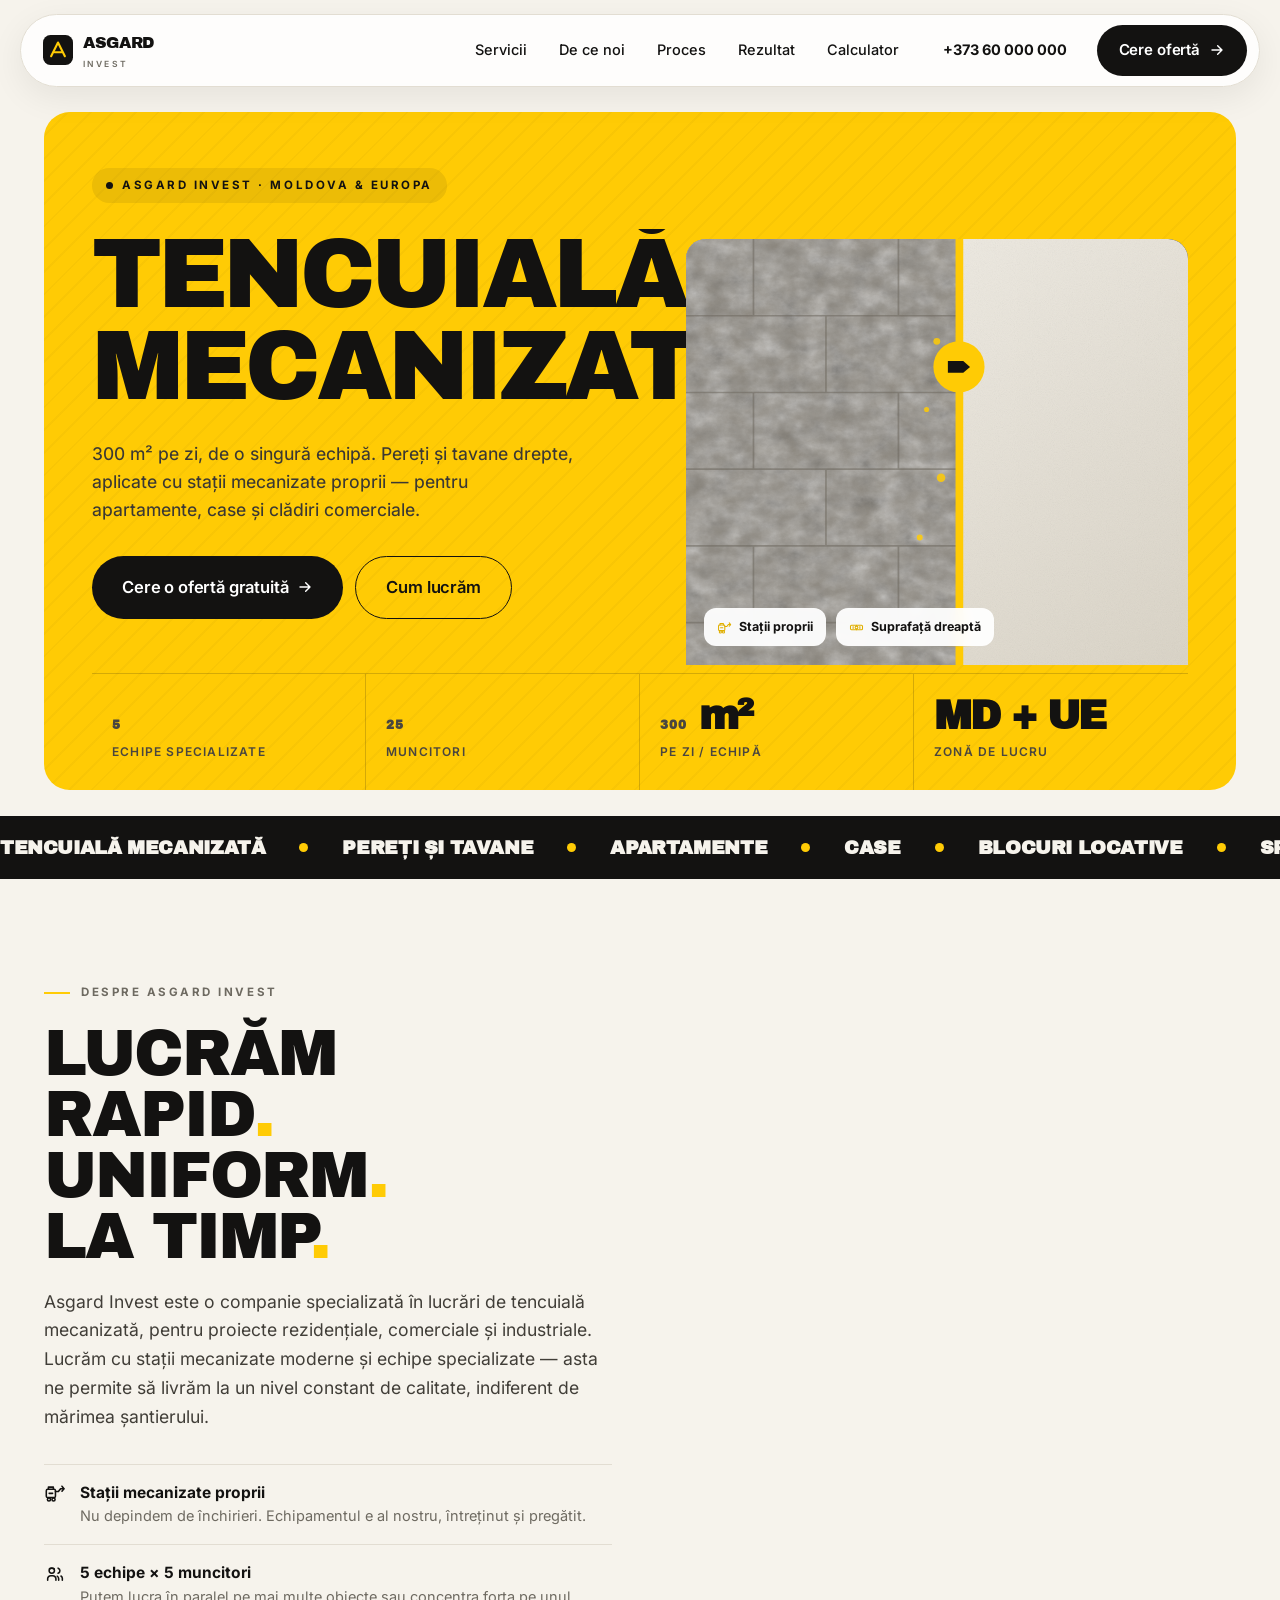
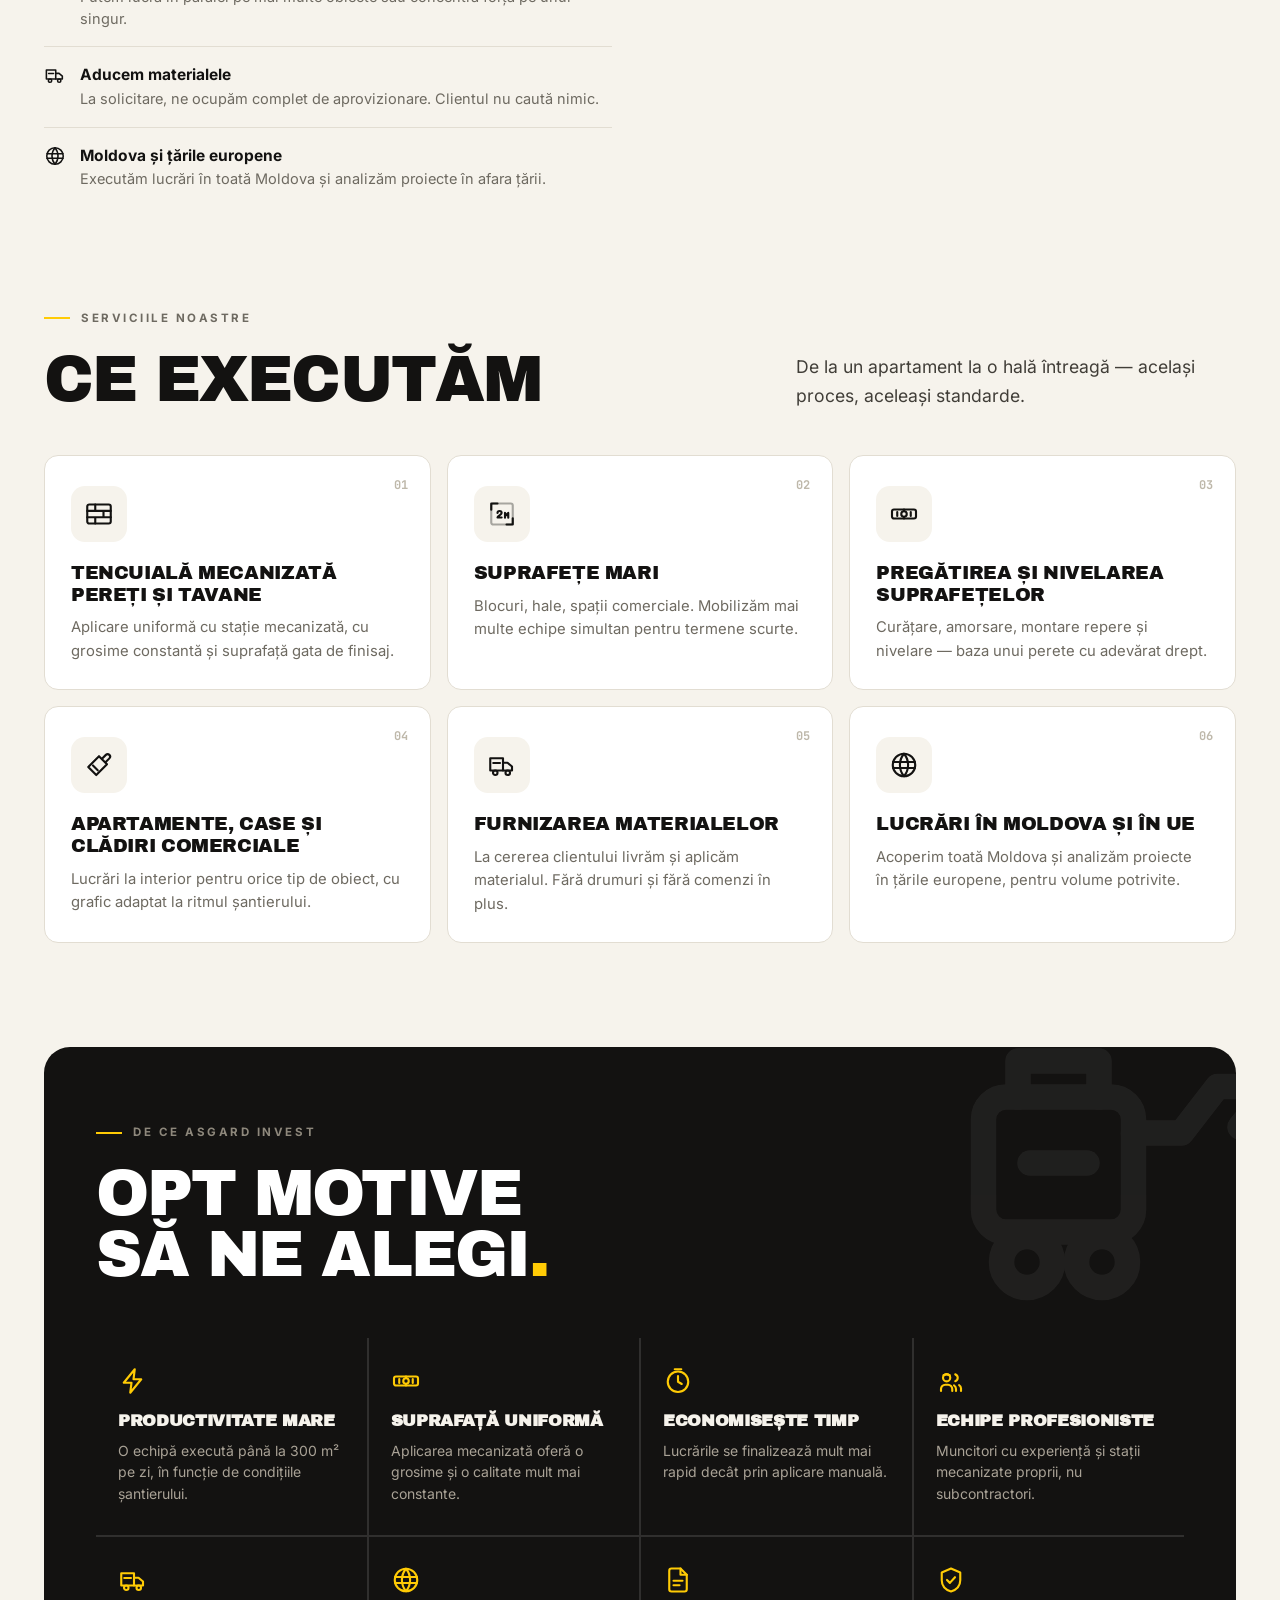
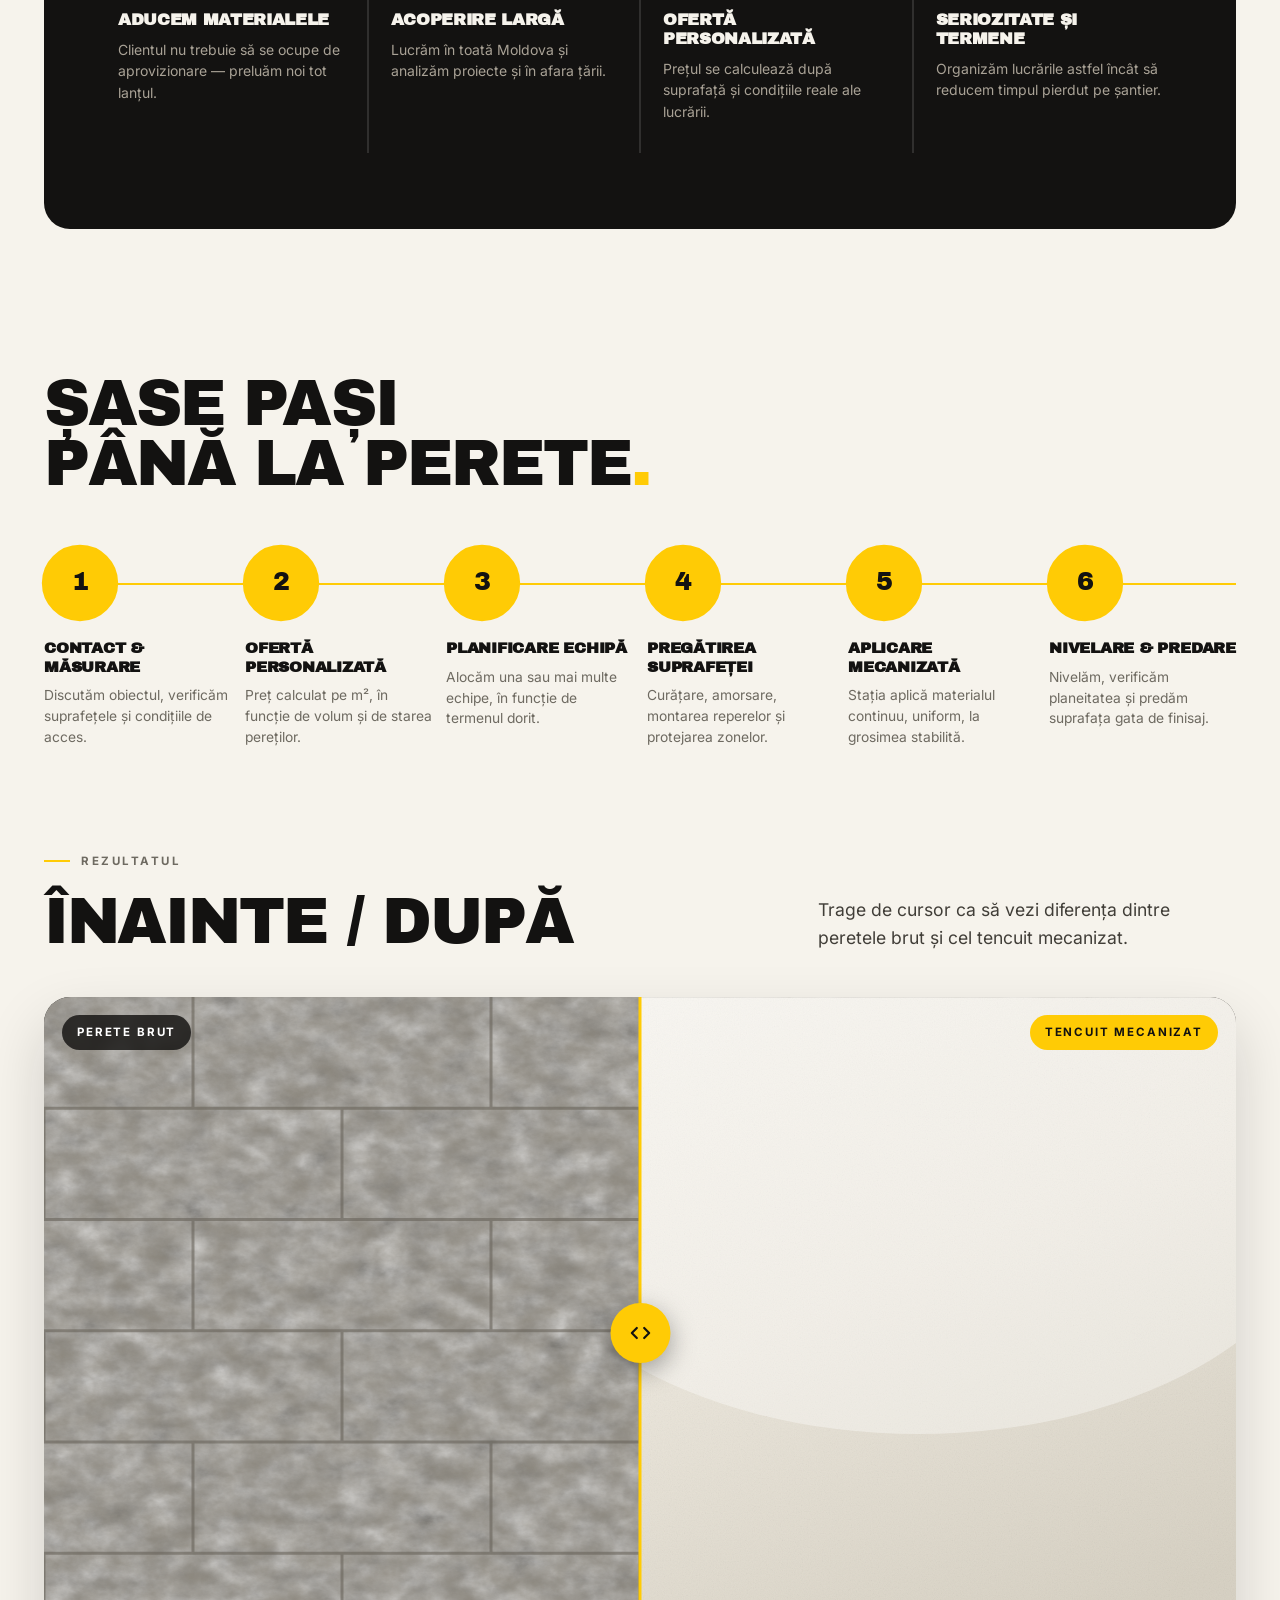
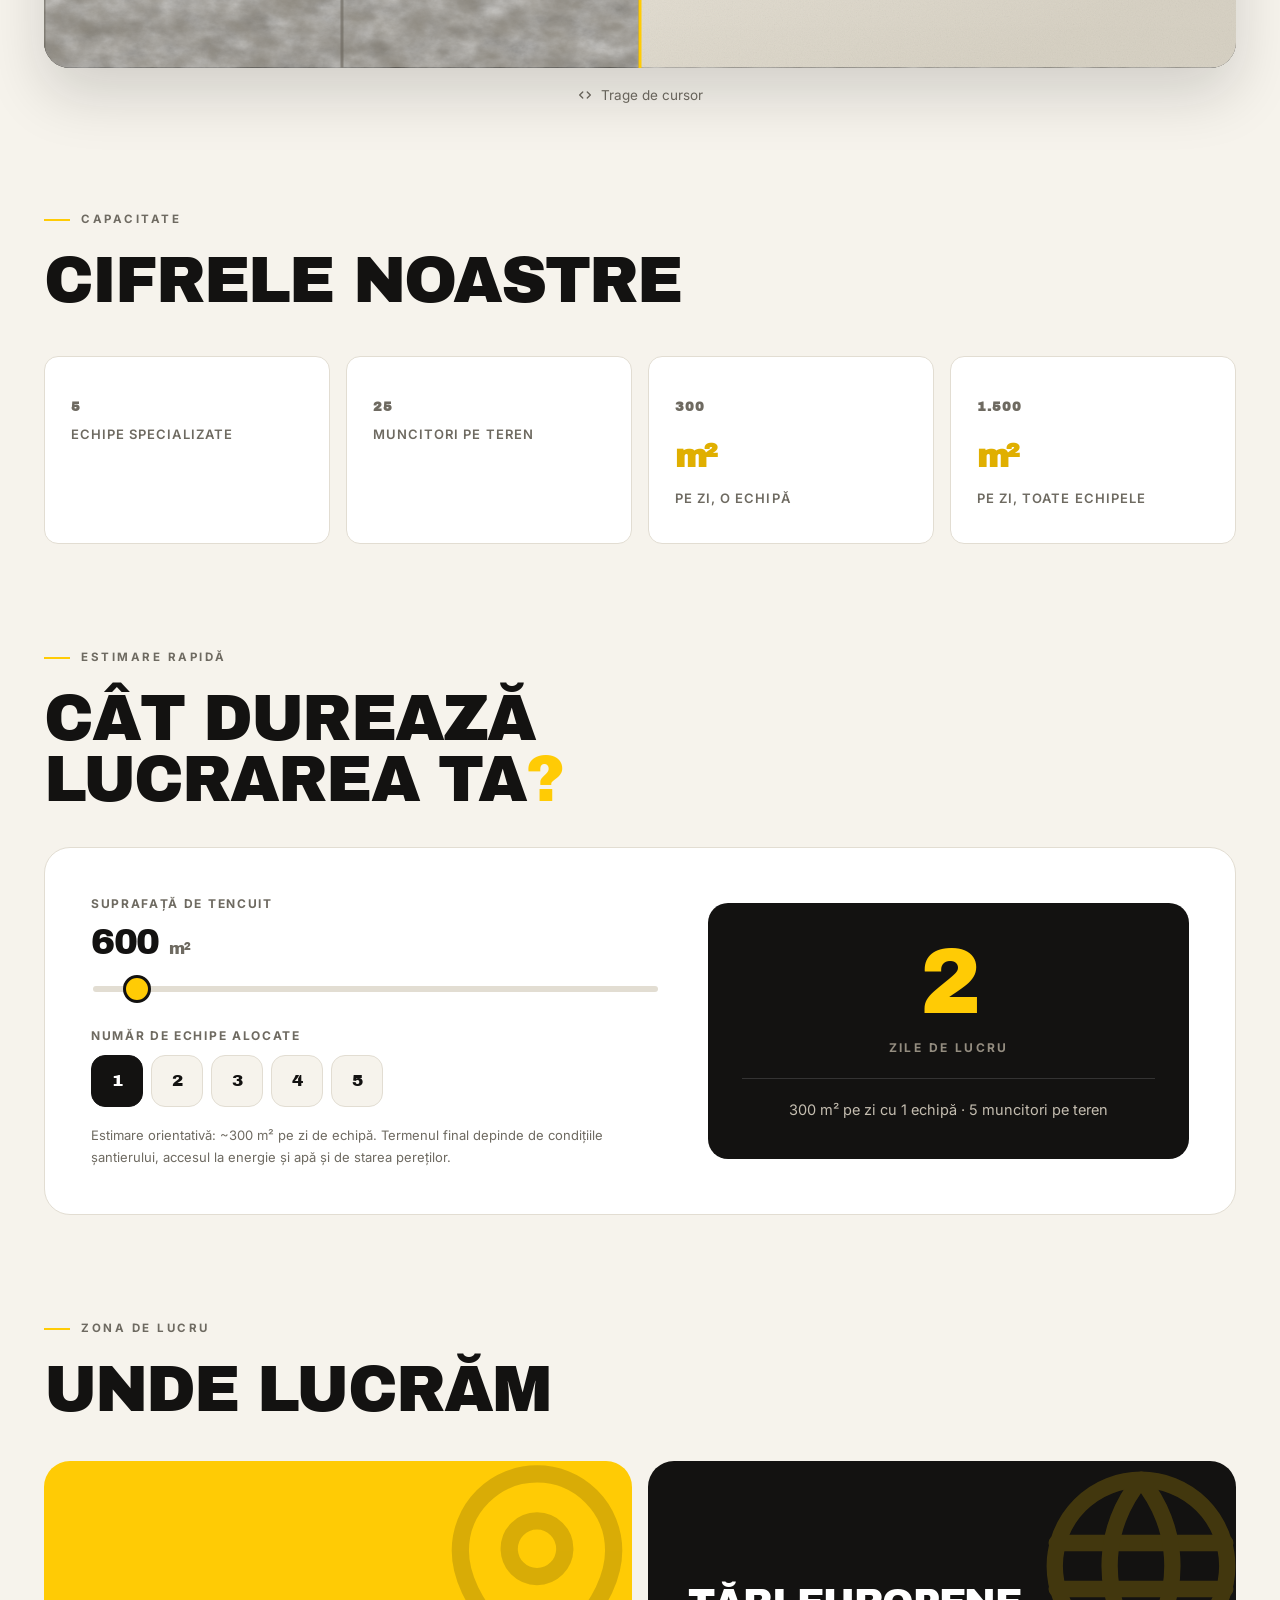
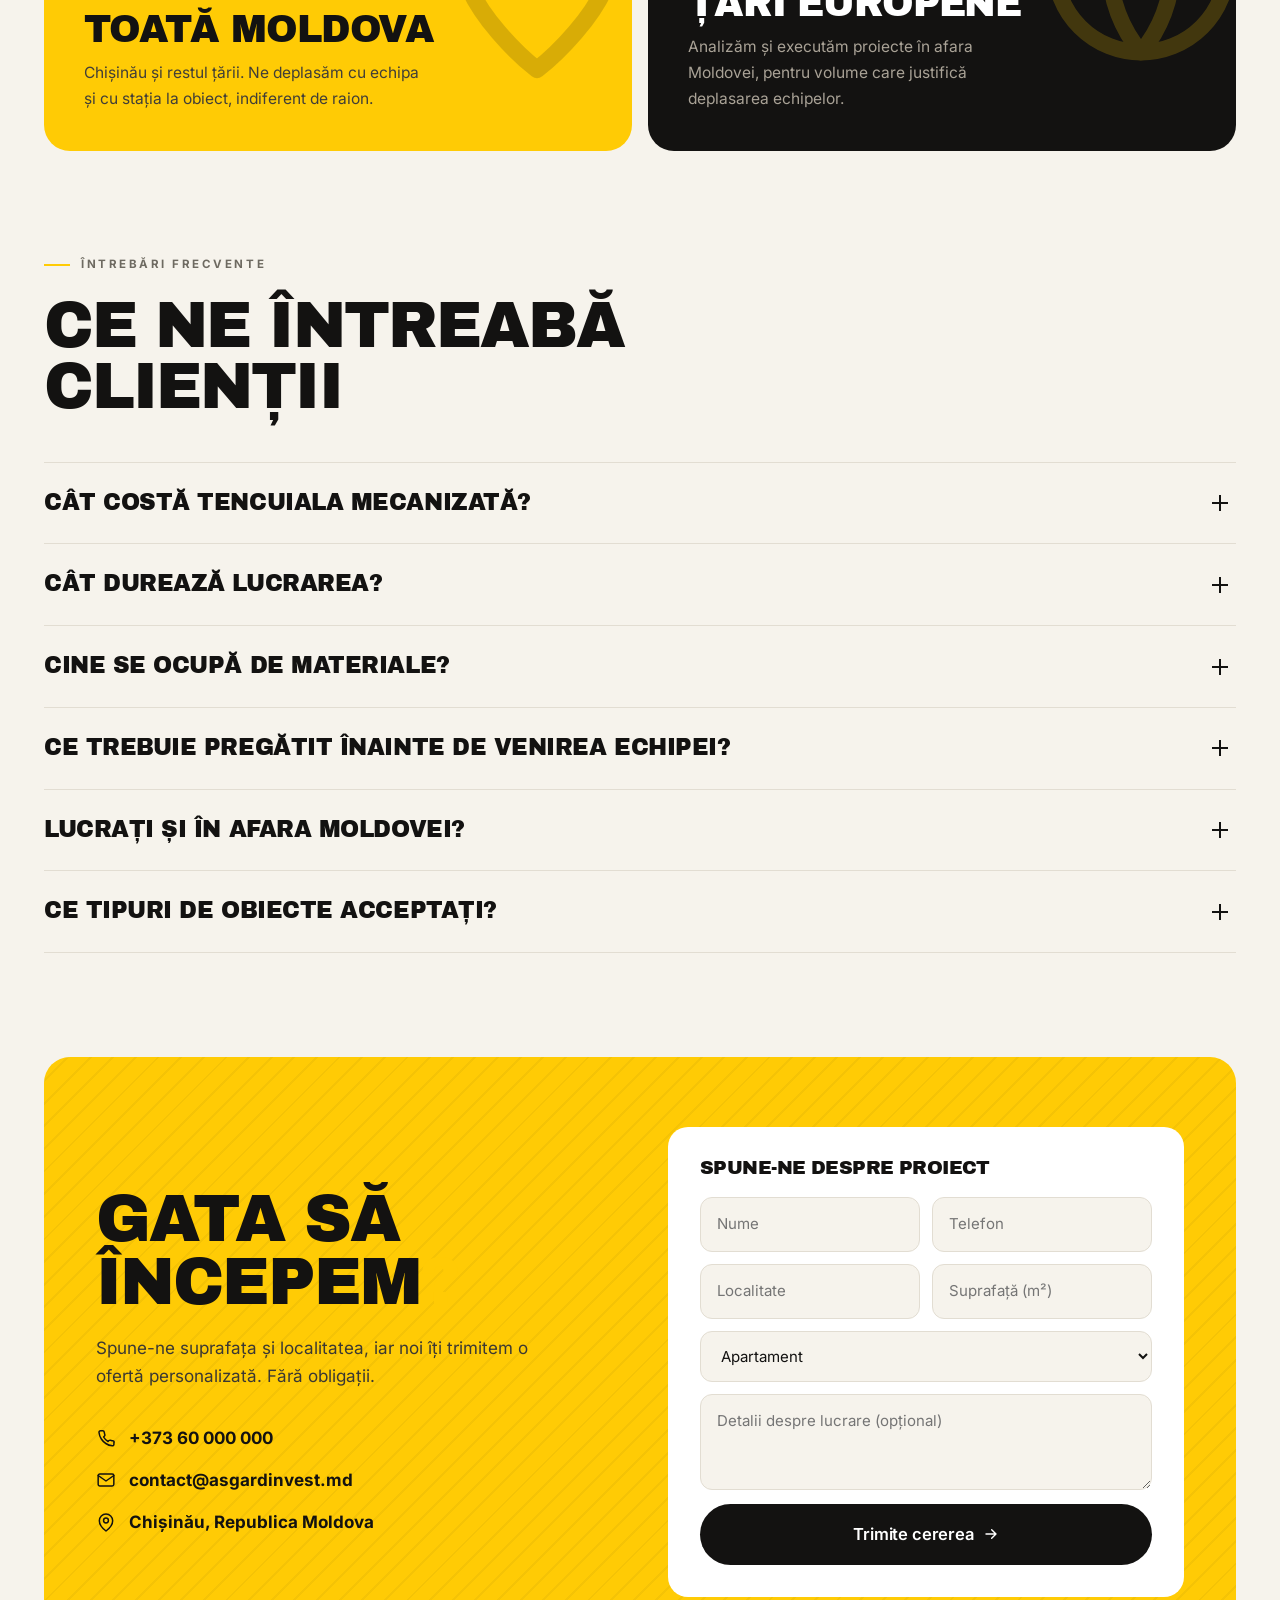
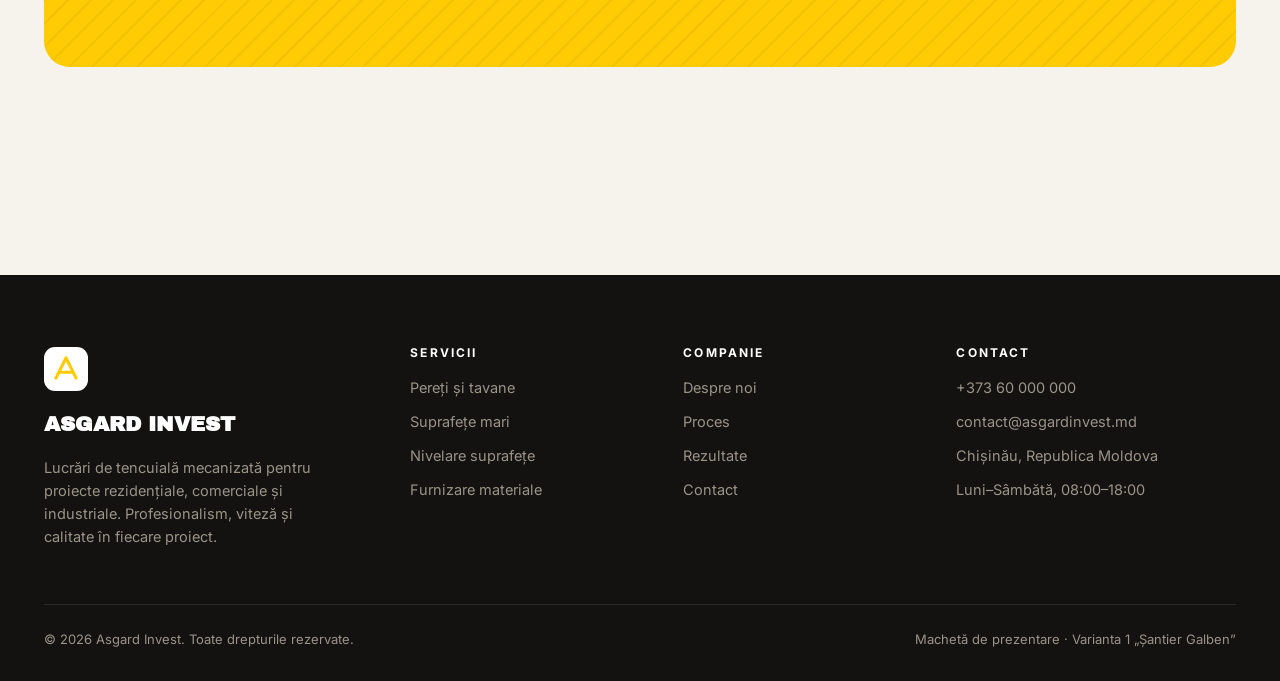
==== v1/index.html @ 430d2f55 "Asgard Invest — 3 concepte de landing page (tencuiala mecanizata) Trei variante de design cu acelasi" ====
<!DOCTYPE html>
<html lang="ro" data-variant="v1">
<head>
<meta charset="utf-8">
<meta name="viewport" content="width=device-width, initial-scale=1">
<title>Asgard Invest — Tencuială mecanizată | Varianta 1 „Șantier Galben”</title>
<meta name="description" content="Asgard Invest — tencuială mecanizată pentru apartamente, case și clădiri comerciale. 5 echipe, 300 m² pe zi, Moldova și Europa.">
<link rel="stylesheet" href="../assets/fonts.css">
<style>
/* ============================================================
   ASGARD INVEST — VARIANTA 1: „ȘANTIER GALBEN”
   Editorial bold · crem + galben de siguranță · tipografie masivă
   ============================================================ */
:root{
  --cream:#F6F3EC;
  --paper:#FFFFFF;
  --ink:#131211;
  --ink-2:#1C1A17;
  --muted:#6E6A61;
  --line:#E2DDD2;
  --yellow:#FFCB05;
  --yellow-dk:#E0AF00;
  --r:26px;
  --r-sm:14px;
  --ease:cubic-bezier(.22,1,.36,1);
  --maxw:1240px;
}
*{box-sizing:border-box}
html{background:var(--cream);scroll-behavior:smooth}
body{
  margin:0;background:var(--cream);color:var(--ink);
  font-family:'Inter',system-ui,-apple-system,'Segoe UI',sans-serif;
  font-size:17px;line-height:1.65;-webkit-font-smoothing:antialiased;
  overflow-x:hidden;
}
h1,h2,h3,h4{font-family:'Archivo Black','Inter',sans-serif;font-weight:400;line-height:.95;letter-spacing:-.03em;margin:0;text-transform:uppercase}
p{margin:0}
a{color:inherit;text-decoration:none}
img,svg{max-width:100%;display:block}
button,input,select,textarea{font:inherit;color:inherit}
::selection{background:var(--yellow);color:var(--ink)}
:focus-visible{outline:3px solid var(--ink);outline-offset:3px;border-radius:4px}
.wrap{max-width:var(--maxw);margin:0 auto;padding:0 24px}
.dot{color:var(--yellow)}
section{position:relative}

/* ---------- scroll reveal ---------- */
.rv{opacity:0;transform:translateY(28px);transition:opacity .8s var(--ease),transform .8s var(--ease)}
.rv.in{opacity:1;transform:none}
.rv-d1{transition-delay:.08s}.rv-d2{transition-delay:.16s}.rv-d3{transition-delay:.24s}
.rv-d4{transition-delay:.32s}.rv-d5{transition-delay:.4s}.rv-d6{transition-delay:.48s}
.wipe{clip-path:inset(0 100% 0 0);transition:clip-path 1.1s var(--ease)}
.wipe.in{clip-path:inset(0 0 0 0)}
.line-word{display:inline-block;overflow:hidden;vertical-align:bottom}
.line-word>span{display:inline-block;transform:translateY(105%);transition:transform .9s var(--ease)}
.in .line-word>span,.line-word.in>span{transform:none}

/* ---------- nav ---------- */
.nav{position:fixed;top:14px;left:0;right:0;z-index:100;transition:transform .4s var(--ease)}
.nav.hide{transform:translateY(-140%)}
.nav-in{
  max-width:var(--maxw);margin:0 auto;
  display:flex;align-items:center;gap:18px;
  background:rgba(255,255,255,.82);backdrop-filter:blur(14px);
  border:1px solid var(--line);border-radius:999px;
  padding:10px 12px 10px 22px;box-shadow:0 10px 34px rgba(19,18,17,.07);
}
.nav-wrap{padding:0 16px}
.brand{display:flex;align-items:center;gap:10px;font-family:'Archivo Black',sans-serif;font-size:16px;letter-spacing:-.02em;text-transform:uppercase}
.brand svg{width:30px;height:30px;flex:none}
.brand small{display:block;font-family:'Inter',sans-serif;font-size:8.5px;letter-spacing:.28em;color:var(--muted);font-weight:600;margin-top:1px}
.nav-links{display:flex;gap:4px;margin-left:auto}
.nav-links a{padding:9px 14px;border-radius:999px;font-size:14.5px;font-weight:500;transition:background .25s,color .25s;cursor:pointer}
.nav-links a:hover{background:var(--cream)}
.nav-tel{font-weight:700;font-size:14.5px;padding:9px 12px;white-space:nowrap}
.btn{
  display:inline-flex;align-items:center;gap:9px;border:none;cursor:pointer;
  background:var(--ink);color:#fff;border-radius:999px;padding:13px 22px;
  font-weight:600;font-size:15px;letter-spacing:-.01em;
  transition:background .25s var(--ease),color .25s,transform .25s var(--ease);
  position:relative;overflow:hidden;
}
.btn svg{width:16px;height:16px;transition:transform .35s var(--ease)}
.btn:hover{background:var(--yellow);color:var(--ink)}
.btn:hover svg{transform:translateX(4px)}
.btn-y{background:var(--yellow);color:var(--ink)}
.btn-y:hover{background:var(--ink);color:#fff}
.btn-gh{background:transparent;color:var(--ink);border:1.5px solid var(--ink)}
.btn-gh:hover{background:var(--ink);color:#fff}
.btn-lg{padding:17px 30px;font-size:16.5px}
.burger{display:none;width:44px;height:44px;border-radius:999px;background:var(--ink);align-items:center;justify-content:center;cursor:pointer;border:none}
.burger span{display:block;width:17px;height:2px;background:#fff;position:relative;transition:.3s}
.burger span::before,.burger span::after{content:"";position:absolute;left:0;width:17px;height:2px;background:#fff;transition:.3s}
.burger span::before{top:-6px}.burger span::after{top:6px}
.nav.open .burger span{background:transparent}
.nav.open .burger span::before{top:0;transform:rotate(45deg)}
.nav.open .burger span::after{top:0;transform:rotate(-45deg)}
.mob{display:none;position:fixed;inset:0;z-index:99;background:var(--cream);padding:110px 26px 40px;flex-direction:column;gap:6px}
.mob.on{display:flex}
.mob a{font-family:'Archivo Black',sans-serif;font-size:clamp(28px,9vw,44px);text-transform:uppercase;padding:8px 0;border-bottom:1px solid var(--line)}

/* ---------- hero ---------- */
.hero{padding:112px 0 0}
.hero-card{
  background:var(--yellow);border-radius:var(--r);padding:56px 48px 0;
  position:relative;overflow:hidden;
}
.hero-card::after{
  content:"";position:absolute;inset:0;pointer-events:none;
  background:repeating-linear-gradient(135deg,rgba(19,18,17,.045) 0 2px,transparent 2px 16px);
  mix-blend-mode:multiply;opacity:.6;
}
.hero-grid{display:grid;grid-template-columns:minmax(0,1.05fr) minmax(0,.95fr);gap:40px;align-items:end;position:relative;z-index:2}
.eyebrow{
  display:inline-flex;align-items:center;gap:9px;font-size:11.5px;font-weight:700;
  letter-spacing:.22em;text-transform:uppercase;color:var(--ink);
  background:rgba(19,18,17,.08);padding:8px 14px;border-radius:999px;margin-bottom:26px;
}
.eyebrow i{width:7px;height:7px;border-radius:50%;background:var(--ink);animation:blip 2s infinite}
@keyframes blip{0%,100%{opacity:1;transform:scale(1)}50%{opacity:.25;transform:scale(.7)}}
h1.hero-t{font-size:clamp(46px,7.6vw,104px);letter-spacing:-.045em}
.hero-sub{max-width:44ch;margin-top:26px;font-size:17.5px;line-height:1.6;color:#3B3833;font-weight:450}
.hero-cta{display:flex;gap:12px;flex-wrap:wrap;margin:32px 0 46px}
.hero-vis{position:relative;border-radius:20px 20px 0 0;overflow:hidden;aspect-ratio:4/3.4;background:#1C1A17;align-self:end}
.hero-badges{display:flex;gap:10px;flex-wrap:wrap;position:absolute;left:18px;bottom:18px;z-index:3}
.hbadge{background:rgba(255,255,255,.94);backdrop-filter:blur(6px);border-radius:12px;padding:9px 13px;font-size:12.5px;font-weight:700;display:flex;align-items:center;gap:7px}
.hbadge svg{width:15px;height:15px;color:var(--yellow-dk)}
.hero-stats{
  position:relative;z-index:2;display:grid;grid-template-columns:repeat(4,1fr);
  border-top:1.5px solid rgba(19,18,17,.18);margin-top:8px;
}
.hstat{padding:22px 20px 26px;border-right:1.5px solid rgba(19,18,17,.18)}
.hstat:last-child{border-right:none}
.hstat b{display:block;font-family:'Archivo Black',sans-serif;font-size:clamp(26px,3.4vw,40px);letter-spacing:-.04em;line-height:1}
.hstat span{font-size:12px;font-weight:600;letter-spacing:.1em;text-transform:uppercase;color:#4A463F}

/* ---------- marquee ---------- */
.mq{background:var(--ink);color:var(--cream);padding:16px 0;margin-top:26px;overflow:hidden;white-space:nowrap}
.mq-track{display:inline-flex;gap:34px;align-items:center;animation:mq 34s linear infinite;will-change:transform}
.mq:hover .mq-track{animation-play-state:paused}
@keyframes mq{to{transform:translateX(-50%)}}
.mq b{font-family:'Archivo Black',sans-serif;font-size:19px;text-transform:uppercase;letter-spacing:-.02em}
.mq i{width:9px;height:9px;background:var(--yellow);border-radius:50%;display:inline-block;flex:none}

/* ---------- section head ---------- */
.sec{padding:104px 0}
.sec-tag{
  display:flex;align-items:center;gap:11px;font-size:11.5px;font-weight:700;
  letter-spacing:.22em;text-transform:uppercase;color:var(--muted);margin-bottom:22px;
}
.sec-tag::before{content:"";width:26px;height:2px;background:var(--yellow)}
h2.sec-t{font-size:clamp(32px,5.2vw,64px)}
.sec-lead{max-width:56ch;margin-top:20px;color:#413E38;font-size:17.5px}

/* ---------- despre ---------- */
.about{display:grid;grid-template-columns:minmax(0,1fr) minmax(0,1fr);gap:56px;align-items:center}
.about-list{margin-top:32px;display:grid;gap:2px}
.ab-item{display:flex;gap:14px;align-items:flex-start;padding:15px 0;border-top:1px solid var(--line)}
.ab-item svg{width:22px;height:22px;flex:none;color:var(--ink);margin-top:2px}
.ab-item b{font-size:15.5px;font-weight:700;display:block}
.ab-item p{font-size:14.5px;color:var(--muted);line-height:1.5}
.about-vis{position:relative;aspect-ratio:1/1.06;border-radius:var(--r);overflow:hidden;background:#DAD4C7}
.about-float{
  position:absolute;right:-8px;bottom:26px;background:var(--yellow);border-radius:18px;
  padding:20px 24px;box-shadow:0 20px 44px rgba(19,18,17,.16);
}
.about-float b{font-family:'Archivo Black',sans-serif;font-size:38px;line-height:1;display:block;letter-spacing:-.04em}
.about-float span{font-size:11.5px;font-weight:700;letter-spacing:.14em;text-transform:uppercase}

/* ---------- servicii ---------- */
.srv-head{display:flex;justify-content:space-between;align-items:flex-end;gap:30px;flex-wrap:wrap;margin-bottom:44px}
.srv{display:grid;grid-template-columns:repeat(3,1fr);gap:16px}
.card{
  background:var(--paper);border:1px solid var(--line);border-radius:var(--r-sm);
  padding:30px 26px 26px;position:relative;overflow:hidden;cursor:default;
  transition:border-color .35s var(--ease),box-shadow .35s var(--ease),transform .35s var(--ease);
}
.card::before{
  content:"";position:absolute;left:0;right:0;bottom:0;height:0;background:var(--yellow);
  transition:height .45s var(--ease);z-index:0;
}
.card:hover{border-color:var(--ink);box-shadow:0 18px 40px rgba(19,18,17,.09);transform:translateY(-4px)}
.card:hover::before{height:5px}
.card-ico{
  width:56px;height:56px;border-radius:14px;background:var(--cream);
  display:flex;align-items:center;justify-content:center;margin-bottom:20px;
  transition:background .35s var(--ease);position:relative;z-index:1;
}
.card-ico svg{width:30px;height:30px}
.card:hover .card-ico{background:var(--yellow)}
.card h3{font-size:19px;letter-spacing:-.02em;position:relative;z-index:1;line-height:1.15}
.card p{margin-top:11px;font-size:14.8px;color:var(--muted);line-height:1.58;position:relative;z-index:1}
.card-n{position:absolute;top:20px;right:22px;font-family:'JetBrains Mono',monospace;font-size:12px;color:#BEB8AA;font-weight:700}

/* ---------- de ce noi ---------- */
.why{background:var(--ink);color:var(--cream);border-radius:var(--r);padding:76px 52px;position:relative;overflow:hidden}
.why h2{color:#fff}
.why .sec-tag{color:#8E887C}
.why-grid{display:grid;grid-template-columns:repeat(4,1fr);gap:2px;margin-top:52px;background:rgba(255,255,255,.12)}
.why-i{background:var(--ink);padding:28px 22px 30px;transition:background .4s var(--ease);position:relative}
.why-i:hover{background:#232019}
.why-i svg{width:30px;height:30px;color:var(--yellow);margin-bottom:16px}
.why-i b{display:block;font-family:'Archivo Black',sans-serif;font-size:16.5px;text-transform:uppercase;letter-spacing:-.02em;line-height:1.15}
.why-i p{margin-top:9px;font-size:14px;color:#A9A296;line-height:1.55}
.why-bg{position:absolute;right:-70px;top:-70px;width:360px;opacity:.055;pointer-events:none}

/* ---------- proces ---------- */
.steps{position:relative;margin-top:52px}
.steps-line{position:absolute;left:0;right:0;top:36px;height:2px;background:var(--line)}
.steps-line i{display:block;height:100%;width:0;background:var(--yellow);transition:width 1.6s var(--ease)}
.steps-grid{display:grid;grid-template-columns:repeat(6,1fr);gap:14px;position:relative}
.step{position:relative}
.step-n{
  width:72px;height:72px;border-radius:50%;background:var(--cream);border:2px solid var(--line);
  display:flex;align-items:center;justify-content:center;font-family:'Archivo Black',sans-serif;
  font-size:24px;margin-bottom:20px;transition:.45s var(--ease);position:relative;z-index:2;
}
.step.on .step-n{background:var(--yellow);border-color:var(--yellow);transform:scale(1.06)}
.step b{display:block;font-family:'Archivo Black',sans-serif;font-size:15.5px;text-transform:uppercase;letter-spacing:-.015em;line-height:1.2}
.step p{margin-top:9px;font-size:13.8px;color:var(--muted);line-height:1.5}

/* ---------- before / after ---------- */
.ba-wrap{position:relative;border-radius:var(--r);overflow:hidden;aspect-ratio:16/9;background:#111;cursor:ew-resize;user-select:none;box-shadow:0 26px 60px rgba(19,18,17,.16)}
.ba-layer{position:absolute;inset:0}
.ba-after{clip-path:inset(0 0 0 50%)}
.ba-handle{position:absolute;top:0;bottom:0;left:50%;width:3px;background:var(--yellow);z-index:5;transform:translateX(-50%)}
.ba-knob{
  position:absolute;top:50%;left:50%;transform:translate(-50%,-50%);width:60px;height:60px;
  border-radius:50%;background:var(--yellow);display:flex;align-items:center;justify-content:center;
  box-shadow:0 8px 26px rgba(0,0,0,.35);
}
.ba-knob svg{width:26px;height:26px;color:var(--ink)}
.ba-tag{position:absolute;top:18px;z-index:4;background:rgba(19,18,17,.82);color:#fff;padding:8px 15px;border-radius:999px;font-size:11.5px;font-weight:700;letter-spacing:.16em;text-transform:uppercase;backdrop-filter:blur(4px)}
.ba-tag.l{left:18px}.ba-tag.r{right:18px;background:var(--yellow);color:var(--ink)}
.ba-hint{text-align:center;margin-top:16px;font-size:13.5px;color:var(--muted);display:flex;align-items:center;justify-content:center;gap:8px}
.ba-hint svg{width:16px;height:16px}

/* ---------- cifre ---------- */
.nums{display:grid;grid-template-columns:repeat(4,1fr);gap:16px}
.num{background:var(--paper);border:1px solid var(--line);border-radius:var(--r-sm);padding:34px 26px;transition:.35s var(--ease)}
.num:hover{background:var(--yellow);border-color:var(--yellow)}
.num b{display:block;font-family:'Archivo Black',sans-serif;font-size:clamp(38px,5.4vw,64px);letter-spacing:-.05em;line-height:1}
.num b em{font-style:normal;font-size:.5em;color:var(--yellow-dk)}
.num:hover b em{color:var(--ink)}
.num span{display:block;margin-top:10px;font-size:13px;font-weight:600;letter-spacing:.08em;text-transform:uppercase;color:var(--muted)}
.num:hover span{color:#4A463F}

/* ---------- calculator ---------- */
.calc{background:var(--paper);border:1px solid var(--line);border-radius:var(--r);padding:46px;display:grid;grid-template-columns:minmax(0,1fr) minmax(0,.85fr);gap:52px;align-items:center}
.calc-f label{display:block;font-size:12px;font-weight:700;letter-spacing:.14em;text-transform:uppercase;color:var(--muted);margin-bottom:10px}
.calc-row{margin-bottom:26px}
.rng{width:100%;-webkit-appearance:none;height:6px;border-radius:99px;background:var(--line);outline:none;cursor:pointer}
.rng::-webkit-slider-thumb{-webkit-appearance:none;width:28px;height:28px;border-radius:50%;background:var(--yellow);border:3px solid var(--ink);cursor:grab}
.rng::-moz-range-thumb{width:24px;height:24px;border-radius:50%;background:var(--yellow);border:3px solid var(--ink);cursor:grab}
.calc-val{font-family:'Archivo Black',sans-serif;font-size:36px;letter-spacing:-.04em;line-height:1;margin-bottom:12px}
.calc-val em{font-style:normal;font-size:.45em;color:var(--muted)}
.teams{display:flex;gap:8px;flex-wrap:wrap}
.team-b{width:52px;height:52px;border-radius:14px;border:1.5px solid var(--line);background:var(--cream);cursor:pointer;font-family:'Archivo Black',sans-serif;font-size:17px;transition:.25s}
.team-b:hover{border-color:var(--ink)}
.team-b.on{background:var(--ink);color:#fff;border-color:var(--ink)}
.calc-out{background:var(--ink);color:#fff;border-radius:20px;padding:38px 34px;text-align:center}
.calc-out .big{font-family:'Archivo Black',sans-serif;font-size:clamp(56px,8vw,92px);color:var(--yellow);line-height:.9;letter-spacing:-.05em}
.calc-out .lbl{font-size:12px;font-weight:700;letter-spacing:.2em;text-transform:uppercase;color:#948D80;margin-top:14px}
.calc-out .sub{margin-top:20px;padding-top:20px;border-top:1px solid rgba(255,255,255,.14);font-size:14.5px;color:#C4BDB0;line-height:1.5}
.calc-note{margin-top:18px;font-size:13px;color:var(--muted)}

/* ---------- acoperire ---------- */
.geo{display:grid;grid-template-columns:repeat(2,1fr);gap:16px}
.geo-c{border-radius:var(--r);padding:40px;position:relative;overflow:hidden;min-height:290px;display:flex;flex-direction:column;justify-content:flex-end}
.geo-md{background:var(--yellow)}
.geo-eu{background:var(--ink);color:#fff}
.geo-c h3{font-size:clamp(26px,3.4vw,38px)}
.geo-c p{margin-top:12px;font-size:15.5px;max-width:34ch}
.geo-md p{color:#413E38}
.geo-eu p{color:#A9A296}
.geo-c svg.map{position:absolute;right:-20px;top:-10px;width:230px;opacity:.16}
.geo-eu svg.map{opacity:.2;color:var(--yellow)}

/* ---------- faq ---------- */
.faq{border-top:1px solid var(--line)}
.faq-i{border-bottom:1px solid var(--line)}
.faq-q{width:100%;background:none;border:none;text-align:left;padding:26px 44px 26px 0;cursor:pointer;position:relative;font-family:'Archivo Black',sans-serif;font-size:clamp(17px,2.1vw,23px);text-transform:uppercase;letter-spacing:-.02em;transition:color .3s;line-height:1.25}
.faq-q:hover{color:var(--yellow-dk)}
.faq-q::after{content:"";position:absolute;right:8px;top:50%;width:16px;height:2px;background:var(--ink);transform:translateY(-50%)}
.faq-q::before{content:"";position:absolute;right:15px;top:50%;width:2px;height:16px;background:var(--ink);transform:translateY(-50%);transition:transform .4s var(--ease)}
.faq-i.on .faq-q::before{transform:translateY(-50%) rotate(90deg);opacity:0}
.faq-a{max-height:0;overflow:hidden;transition:max-height .55s var(--ease)}
.faq-a p{padding:0 60px 28px 0;color:var(--muted);font-size:16px}

/* ---------- CTA + form ---------- */
.cta{background:var(--yellow);border-radius:var(--r);padding:70px 52px;position:relative;overflow:hidden}
.cta::after{content:"";position:absolute;inset:0;background:repeating-linear-gradient(135deg,rgba(19,18,17,.045) 0 2px,transparent 2px 16px);pointer-events:none}
.cta-grid{display:grid;grid-template-columns:minmax(0,1fr) minmax(0,1fr);gap:56px;position:relative;z-index:2;align-items:center}
.cta h2{font-size:clamp(34px,5.4vw,66px)}
.cta-p{margin-top:20px;font-size:17px;color:#3B3833;max-width:40ch}
.cta-cont{margin-top:34px;display:grid;gap:14px}
.cta-cont a{display:flex;align-items:center;gap:13px;font-weight:700;font-size:17px;transition:transform .3s var(--ease)}
.cta-cont a:hover{transform:translateX(5px)}
.cta-cont svg{width:20px;height:20px}
.form{background:var(--paper);border-radius:20px;padding:32px}
.form h3{font-size:19px;margin-bottom:20px}
.fr{display:grid;grid-template-columns:1fr 1fr;gap:12px;margin-bottom:12px}
.inp{width:100%;padding:14px 16px;border:1.5px solid var(--line);border-radius:12px;background:var(--cream);font-size:15px;transition:border-color .25s,background .25s}
.inp:focus{border-color:var(--ink);background:#fff;outline:none}
textarea.inp{min-height:96px;resize:vertical}
.form .btn{width:100%;justify-content:center;margin-top:6px}
.form-ok{display:none;background:#EEF9E9;border:1.5px solid #B7DFA6;color:#2F5B22;border-radius:12px;padding:14px 16px;font-size:14.5px;margin-top:14px}
.form-ok.on{display:block}

/* ---------- footer ---------- */
footer{background:var(--ink);color:#9A9488;padding:72px 0 30px;margin-top:104px}
.f-grid{display:grid;grid-template-columns:1.4fr 1fr 1fr 1.2fr;gap:40px}
.f-brand svg{width:44px;height:44px;margin-bottom:16px}
.f-brand b{font-family:'Archivo Black',sans-serif;color:#fff;font-size:21px;text-transform:uppercase;display:block}
.f-brand p{margin-top:14px;font-size:14.5px;max-width:32ch;line-height:1.6}
footer h4{color:#fff;font-size:12px;letter-spacing:.18em;margin-bottom:18px;font-family:'Inter',sans-serif;font-weight:700}
footer li{list-style:none;margin-bottom:10px;font-size:14.5px}
footer ul{padding:0;margin:0}
footer a:hover{color:var(--yellow)}
.f-bot{margin-top:56px;padding-top:24px;border-top:1px solid rgba(255,255,255,.1);display:flex;justify-content:space-between;gap:16px;flex-wrap:wrap;font-size:13px}

/* ---------- responsive ---------- */
@media(max-width:1024px){
  .srv{grid-template-columns:repeat(2,1fr)}
  .why-grid{grid-template-columns:repeat(2,1fr)}
  .steps-grid{grid-template-columns:repeat(3,1fr);gap:26px}
  .steps-line{display:none}
  .f-grid{grid-template-columns:1fr 1fr}
  .calc{grid-template-columns:1fr;gap:34px;padding:34px}
}
@media(max-width:900px){
  .nav-links,.nav-tel{display:none}
  .burger{display:flex}
  .hero-grid{grid-template-columns:1fr;gap:28px}
  .hero-card{padding:38px 24px 0}
  .hero-vis{aspect-ratio:16/11;border-radius:16px 16px 0 0}
  .about{grid-template-columns:1fr;gap:34px}
  .cta-grid{grid-template-columns:1fr;gap:34px}
  .geo{grid-template-columns:1fr}
  .why{padding:48px 24px}
  .cta{padding:44px 24px}
  .nums{grid-template-columns:repeat(2,1fr)}
}
@media(max-width:640px){
  .sec{padding:72px 0}
  .hero-stats{grid-template-columns:repeat(2,1fr)}
  .hstat{border-bottom:1.5px solid rgba(19,18,17,.18)}
  .hstat:nth-child(2){border-right:none}
  .srv{grid-template-columns:1fr}
  .why-grid{grid-template-columns:1fr}
  .steps-grid{grid-template-columns:1fr 1fr}
  .fr{grid-template-columns:1fr}
  .f-grid{grid-template-columns:1fr}
  .ba-wrap{aspect-ratio:4/3}
  .about-float{right:12px;padding:16px 18px}
}
@media(prefers-reduced-motion:reduce){
  *,*::before,*::after{animation-duration:.001ms!important;animation-iteration-count:1!important;transition-duration:.001ms!important}
  .rv{opacity:1;transform:none}.wipe{clip-path:none}.line-word>span{transform:none}
  html{scroll-behavior:auto}
}
</style>
</head>
<body>

<!-- ==================== ICON SPRITE (desenate custom) ==================== -->
<svg width="0" height="0" style="position:absolute" aria-hidden="true">
<defs>
  <symbol id="i-machine" viewBox="0 0 24 24" fill="none" stroke="currentColor" stroke-width="1.7" stroke-linecap="round" stroke-linejoin="round">
    <rect x="2.5" y="8" width="10" height="9" rx="1.5"/><path d="M4.8 8V5.6h5.4V8"/><circle cx="5.4" cy="19" r="1.7"/><circle cx="10.4" cy="19" r="1.7"/>
    <path d="M12.5 10.4h3.2l2.4-3.1h3.4"/><path d="M19.6 4.6l2.2 2.7-2.2 2.7"/><path d="M5.6 12.4h3.8"/>
  </symbol>
  <symbol id="i-trowel" viewBox="0 0 24 24" fill="none" stroke="currentColor" stroke-width="1.7" stroke-linecap="round" stroke-linejoin="round">
    <path d="M3.4 13.6 12 5l6.4 6.4-8.6 8.6-6.4-6.4z"/><path d="m14.4 7 3.1-3.1a2 2 0 0 1 2.8 0v0a2 2 0 0 1 0 2.8L17.2 9.8"/><path d="M7.2 12.4 11 16.2"/>
  </symbol>
  <symbol id="i-wall" viewBox="0 0 24 24" fill="none" stroke="currentColor" stroke-width="1.7" stroke-linecap="round" stroke-linejoin="round">
    <rect x="2.6" y="4.4" width="18.8" height="15.2" rx="1.6"/><path d="M2.6 9.5h18.8M2.6 14.6h18.8M9 4.4v5.1M15.6 9.5v5.1M9 14.6v5"/>
  </symbol>
  <symbol id="i-sqm" viewBox="0 0 24 24" fill="none" stroke="currentColor" stroke-width="1.7" stroke-linecap="round" stroke-linejoin="round">
    <path d="M3.4 8.6V3.6h5"/><path d="M20.6 15.4v5h-5"/><rect x="3.4" y="3.6" width="17.2" height="16.8" rx="1.6" opacity=".35"/>
    <path d="M8.4 14.8h3.3M8.4 14.8c0-1.5 3.3-2 3.3-3.6a1.65 1.65 0 0 0-3.3 0"/><path d="M14.4 15v-3.9l1.3 1.9 1.3-1.9V15"/>
  </symbol>
  <symbol id="i-team" viewBox="0 0 24 24" fill="none" stroke="currentColor" stroke-width="1.7" stroke-linecap="round" stroke-linejoin="round">
    <path d="M4 20v-1.6a3.4 3.4 0 0 1 3.4-3.4h2.2a3.4 3.4 0 0 1 3.4 3.4V20"/><circle cx="8.5" cy="9.4" r="2.9"/>
    <path d="M6 7.4a5.6 5.6 0 0 1 5 0"/><path d="M16 20v-1.6a3.4 3.4 0 0 0-1.6-2.9"/><path d="M15.4 6.7a2.9 2.9 0 0 1 0 5.5"/><path d="M20 20v-2.2a3 3 0 0 0-1.5-2.5"/>
  </symbol>
  <symbol id="i-truck" viewBox="0 0 24 24" fill="none" stroke="currentColor" stroke-width="1.7" stroke-linecap="round" stroke-linejoin="round">
    <path d="M2.6 6.6h10.2v9.8H2.6z"/><path d="M12.8 10.2h3.6l3.6 3v3.2h-7.2"/><circle cx="6.6" cy="18.2" r="1.8"/><circle cx="16.6" cy="18.2" r="1.8"/><path d="M5 10.4h5.4"/>
  </symbol>
  <symbol id="i-clock" viewBox="0 0 24 24" fill="none" stroke="currentColor" stroke-width="1.7" stroke-linecap="round" stroke-linejoin="round">
    <circle cx="12" cy="12.6" r="8.2"/><path d="M12 8v4.6l3 1.8"/><path d="M9.4 2.6h5.2"/>
  </symbol>
  <symbol id="i-europe" viewBox="0 0 24 24" fill="none" stroke="currentColor" stroke-width="1.7" stroke-linecap="round" stroke-linejoin="round">
    <circle cx="12" cy="12" r="9"/><path d="M3.2 9.6h17.6M3.2 14.4h17.6"/><path d="M12 3a14 14 0 0 1 0 18 14 14 0 0 1 0-18z"/>
  </symbol>
  <symbol id="i-shield" viewBox="0 0 24 24" fill="none" stroke="currentColor" stroke-width="1.7" stroke-linecap="round" stroke-linejoin="round">
    <path d="M12 2.8 4.6 6v6.1c0 4.4 3.1 7.6 7.4 9.1 4.3-1.5 7.4-4.7 7.4-9.1V6z"/><path d="m8.8 12 2.3 2.3 4.1-4.5"/>
  </symbol>
  <symbol id="i-level" viewBox="0 0 24 24" fill="none" stroke="currentColor" stroke-width="1.7" stroke-linecap="round" stroke-linejoin="round">
    <rect x="2.4" y="8.4" width="19.2" height="7.2" rx="1.6"/><circle cx="12" cy="12" r="2.2"/><path d="M6.6 10.4v3.2M17.4 10.4v3.2M12 8.4v.6M12 15v.6"/>
  </symbol>
  <symbol id="i-bolt" viewBox="0 0 24 24" fill="none" stroke="currentColor" stroke-width="1.7" stroke-linecap="round" stroke-linejoin="round">
    <path d="M13.4 2.6 4.6 13.4h6.2l-1 8 8.8-10.8h-6.2z"/>
  </symbol>
  <symbol id="i-doc" viewBox="0 0 24 24" fill="none" stroke="currentColor" stroke-width="1.7" stroke-linecap="round" stroke-linejoin="round">
    <path d="M14 2.8H6.8A1.8 1.8 0 0 0 5 4.6v14.8a1.8 1.8 0 0 0 1.8 1.8h10.4a1.8 1.8 0 0 0 1.8-1.8V7.8z"/><path d="M14 2.8v5h5"/><path d="M8.4 12.6h7.2M8.4 16.2h4.8"/>
  </symbol>
  <symbol id="i-arrow" viewBox="0 0 24 24" fill="none" stroke="currentColor" stroke-width="2.1" stroke-linecap="round" stroke-linejoin="round"><path d="M4.5 12h15M13 5.5l6.5 6.5L13 18.5"/></symbol>
  <symbol id="i-check" viewBox="0 0 24 24" fill="none" stroke="currentColor" stroke-width="2.2" stroke-linecap="round" stroke-linejoin="round"><path d="m4.8 12.6 4.8 4.8L19.2 6.6"/></symbol>
  <symbol id="i-phone" viewBox="0 0 24 24" fill="none" stroke="currentColor" stroke-width="1.8" stroke-linecap="round" stroke-linejoin="round"><path d="M21.5 16.9v2.7a1.8 1.8 0 0 1-2 1.8 17.8 17.8 0 0 1-7.7-2.8 17.5 17.5 0 0 1-5.4-5.4A17.8 17.8 0 0 1 3.6 5.4a1.8 1.8 0 0 1 1.8-2h2.7a1.8 1.8 0 0 1 1.8 1.6c.1 1 .3 1.9.7 2.8a1.8 1.8 0 0 1-.4 1.9l-1.1 1.1a14.4 14.4 0 0 0 5.4 5.4l1.1-1.1a1.8 1.8 0 0 1 1.9-.4c.9.3 1.8.6 2.8.7a1.8 1.8 0 0 1 1.6 1.8z"/></symbol>
  <symbol id="i-mail" viewBox="0 0 24 24" fill="none" stroke="currentColor" stroke-width="1.8" stroke-linecap="round" stroke-linejoin="round"><rect x="2.6" y="4.8" width="18.8" height="14.4" rx="2"/><path d="m2.6 6.6 9.4 6.6 9.4-6.6"/></symbol>
  <symbol id="i-pin" viewBox="0 0 24 24" fill="none" stroke="currentColor" stroke-width="1.8" stroke-linecap="round" stroke-linejoin="round"><path d="M20 10.4c0 6.2-8 12.4-8 12.4s-8-6.2-8-12.4a8 8 0 0 1 16 0z"/><circle cx="12" cy="10.2" r="2.9"/></symbol>
  <symbol id="i-drag" viewBox="0 0 24 24" fill="none" stroke="currentColor" stroke-width="2" stroke-linecap="round" stroke-linejoin="round"><path d="M8.6 7.4 4 12l4.6 4.6M15.4 7.4 20 12l-4.6 4.6"/></symbol>
  <symbol id="i-logo" viewBox="0 0 48 48" fill="none">
    <rect width="48" height="48" rx="12" fill="currentColor"/>
    <path d="M13 34 24 12l11 22" stroke="#FFCB05" stroke-width="3.4" stroke-linejoin="round" stroke-linecap="round"/>
    <path d="M18.4 27.6h11.2" stroke="#FFCB05" stroke-width="3.4" stroke-linecap="round"/>
  </symbol>
</defs>
</svg>

<!-- ==================== NAV ==================== -->
<header class="nav" id="nav">
  <div class="nav-wrap">
    <div class="nav-in">
      <a href="#top" class="brand"><svg style="color:#131211"><use href="#i-logo"/></svg><span>Asgard<small>INVEST</small></span></a>
      <nav class="nav-links">
        <a href="#servicii">Servicii</a>
        <a href="#dece">De ce noi</a>
        <a href="#proces">Proces</a>
        <a href="#rezultat">Rezultat</a>
        <a href="#calcul">Calculator</a>
      </nav>
      <a href="tel:+37360000000" class="nav-tel">+373 60 000 000</a>
      <a href="#contact" class="btn">Cere ofertă <svg><use href="#i-arrow"/></svg></a>
      <button class="burger" id="burger" aria-label="Meniu"><span></span></button>
    </div>
  </div>
</header>
<div class="mob" id="mob">
  <a href="#servicii">Servicii</a><a href="#dece">De ce noi</a><a href="#proces">Proces</a>
  <a href="#rezultat">Rezultat</a><a href="#calcul">Calculator</a><a href="#contact">Contact</a>
</div>

<!-- ==================== HERO ==================== -->
<main id="top">
<section class="hero">
  <div class="wrap">
    <div class="hero-card">
      <div class="hero-grid">
        <div>
          <span class="eyebrow rv"><i></i> Asgard Invest · Moldova &amp; Europa</span>
          <h1 class="hero-t" id="heroT">
            <span class="line-word"><span>TENCUIALĂ</span></span><br>
            <span class="line-word"><span>MECANIZATĂ<em class="dot" style="font-style:normal">.</em></span></span>
          </h1>
          <p class="hero-sub rv rv-d3">300 m² pe zi, de o singură echipă. Pereți și tavane drepte, aplicate cu stații mecanizate proprii — pentru apartamente, case și clădiri comerciale.</p>
          <div class="hero-cta rv rv-d4">
            <a href="#contact" class="btn btn-lg">Cere o ofertă gratuită <svg><use href="#i-arrow"/></svg></a>
            <a href="#proces" class="btn btn-gh btn-lg">Cum lucrăm</a>
          </div>
        </div>
        <div class="hero-vis rv rv-d3" id="heroVis">
          <!-- vizual procedural: perete brut → perete tencuit -->
          <svg viewBox="0 0 600 500" preserveAspectRatio="xMidYMid slice" style="width:100%;height:100%">
            <defs>
              <filter id="v1rough"><feTurbulence type="fractalNoise" baseFrequency="0.035 0.05" numOctaves="5" seed="7"/><feColorMatrix type="saturate" values="0"/><feComponentTransfer><feFuncA type="linear" slope=".85"/></feComponentTransfer></filter>
              <filter id="v1fine"><feTurbulence type="fractalNoise" baseFrequency="0.9" numOctaves="3" seed="2"/><feColorMatrix type="saturate" values="0"/><feComponentTransfer><feFuncA type="linear" slope=".22"/></feComponentTransfer></filter>
              <linearGradient id="v1sm" x1="0" y1="0" x2="1" y2="1"><stop offset="0" stop-color="#F4F1EA"/><stop offset="1" stop-color="#D9D3C6"/></linearGradient>
              <clipPath id="v1clipR"><rect x="0" y="0" width="330" height="500"/></clipPath>
            </defs>
            <rect width="600" height="500" fill="url(#v1sm)"/>
            <rect width="600" height="500" filter="url(#v1fine)" opacity=".5"/>
            <g clip-path="url(#v1clipR)">
              <rect width="600" height="500" fill="#8A857C"/>
              <rect width="600" height="500" filter="url(#v1rough)" opacity=".92"/>
              <g stroke="#6E6960" stroke-width="2" opacity=".55">
                <path d="M0 90h340M0 180h340M0 270h340M0 360h340M0 450h340"/>
                <path d="M85 0v90M255 0v90M170 90v90M340 90v90M85 180v90M255 180v90M170 270v90M340 270v90M85 360v90M255 360v90"/>
              </g>
            </g>
            <!-- linie de tranziție + duza -->
            <g id="v1nozzle">
              <rect x="322" y="0" width="9" height="500" fill="#FFCB05"/>
              <g transform="translate(326,150)">
                <circle r="30" fill="#FFCB05"/>
                <path d="M-13 -7h18l8 7-8 7h-18z" fill="#131211"/>
              </g>
            </g>
            <g fill="#FFCB05" opacity=".85">
              <circle class="spark" cx="300" cy="120" r="4"/><circle class="spark" cx="288" cy="200" r="3"/>
              <circle class="spark" cx="305" cy="280" r="5"/><circle class="spark" cx="280" cy="350" r="3.5"/>
            </g>
          </svg>
          <div class="hero-badges">
            <span class="hbadge"><svg><use href="#i-machine"/></svg> Stații proprii</span>
            <span class="hbadge"><svg><use href="#i-level"/></svg> Suprafață dreaptă</span>
          </div>
        </div>
      </div>
      <div class="hero-stats">
        <div class="hstat rv rv-d1"><b><span class="cnt" data-to="5">0</span></b><span>Echipe specializate</span></div>
        <div class="hstat rv rv-d2"><b><span class="cnt" data-to="25">0</span></b><span>Muncitori</span></div>
        <div class="hstat rv rv-d3"><b><span class="cnt" data-to="300">0</span> m²</b><span>Pe zi / echipă</span></div>
        <div class="hstat rv rv-d4"><b>MD + UE</b><span>Zonă de lucru</span></div>
      </div>
    </div>
  </div>
  <div class="mq">
    <div class="mq-track" id="mqTrack"></div>
  </div>
</section>

<!-- ==================== DESPRE ==================== -->
<section class="sec" id="despre">
  <div class="wrap about">
    <div>
      <div class="sec-tag rv">Despre Asgard Invest</div>
      <h2 class="sec-t rv rv-d1">LUCRĂM<br>RAPID<span class="dot">.</span><br>UNIFORM<span class="dot">.</span><br>LA TIMP<span class="dot">.</span></h2>
      <p class="sec-lead rv rv-d2">Asgard Invest este o companie specializată în lucrări de tencuială mecanizată, pentru proiecte rezidențiale, comerciale și industriale. Lucrăm cu stații mecanizate moderne și echipe specializate — asta ne permite să livrăm la un nivel constant de calitate, indiferent de mărimea șantierului.</p>
      <div class="about-list">
        <div class="ab-item rv rv-d3"><svg><use href="#i-machine"/></svg><div><b>Stații mecanizate proprii</b><p>Nu depindem de închirieri. Echipamentul e al nostru, întreținut și pregătit.</p></div></div>
        <div class="ab-item rv rv-d4"><svg><use href="#i-team"/></svg><div><b>5 echipe × 5 muncitori</b><p>Putem lucra în paralel pe mai multe obiecte sau concentra forța pe unul singur.</p></div></div>
        <div class="ab-item rv rv-d5"><svg><use href="#i-truck"/></svg><div><b>Aducem materialele</b><p>La solicitare, ne ocupăm complet de aprovizionare. Clientul nu caută nimic.</p></div></div>
        <div class="ab-item rv rv-d6"><svg><use href="#i-europe"/></svg><div><b>Moldova și țările europene</b><p>Executăm lucrări în toată Moldova și analizăm proiecte în afara țării.</p></div></div>
      </div>
    </div>
    <div class="about-vis rv rv-d2 wipe">
      <svg viewBox="0 0 500 530" preserveAspectRatio="xMidYMid slice" style="width:100%;height:100%">
        <defs>
          <filter id="v1pl"><feTurbulence type="fractalNoise" baseFrequency="0.6" numOctaves="4" seed="11"/><feColorMatrix type="saturate" values="0"/><feComponentTransfer><feFuncA type="linear" slope=".3"/></feComponentTransfer></filter>
          <linearGradient id="v1g2" x1="0" y1="0" x2="1" y2="1"><stop offset="0" stop-color="#EDE8DE"/><stop offset=".55" stop-color="#CFC8B9"/><stop offset="1" stop-color="#A9A294"/></linearGradient>
        </defs>
        <rect width="500" height="530" fill="url(#v1g2)"/>
        <rect width="500" height="530" filter="url(#v1pl)" opacity=".7"/>
        <g opacity=".28" stroke="#5E594F" stroke-width="1.4" fill="none">
          <path d="M60 470V150l90-58 90 58v320"/><path d="M240 470V190l100-50 100 50v280"/>
          <path d="M95 470v-70h50v70M180 470v-70h40v70M285 470v-60h45v60M370 470v-60h40v60"/>
          <path d="M0 470h500"/>
        </g>
        <g opacity=".5"><rect x="0" y="470" width="500" height="60" fill="#7C766A"/></g>
      </svg>
      <div class="about-float"><b>2 000+</b><span>m² pe săptămână</span></div>
    </div>
  </div>
</section>

<!-- ==================== SERVICII ==================== -->
<section class="sec" id="servicii" style="padding-top:0">
  <div class="wrap">
    <div class="srv-head">
      <div>
        <div class="sec-tag rv">Serviciile noastre</div>
        <h2 class="sec-t rv rv-d1">CE EXECUTĂM</h2>
      </div>
      <p class="sec-lead rv rv-d2" style="margin:0;max-width:40ch">De la un apartament la o hală întreagă — același proces, aceleași standarde.</p>
    </div>
    <div class="srv">
      <article class="card rv"><span class="card-n">01</span><div class="card-ico"><svg><use href="#i-wall"/></svg></div><h3>Tencuială mecanizată pereți și tavane</h3><p>Aplicare uniformă cu stație mecanizată, cu grosime constantă și suprafață gata de finisaj.</p></article>
      <article class="card rv rv-d1"><span class="card-n">02</span><div class="card-ico"><svg><use href="#i-sqm"/></svg></div><h3>Suprafețe mari</h3><p>Blocuri, hale, spații comerciale. Mobilizăm mai multe echipe simultan pentru termene scurte.</p></article>
      <article class="card rv rv-d2"><span class="card-n">03</span><div class="card-ico"><svg><use href="#i-level"/></svg></div><h3>Pregătirea și nivelarea suprafețelor</h3><p>Curățare, amorsare, montare repere și nivelare — baza unui perete cu adevărat drept.</p></article>
      <article class="card rv rv-d3"><span class="card-n">04</span><div class="card-ico"><svg><use href="#i-trowel"/></svg></div><h3>Apartamente, case și clădiri comerciale</h3><p>Lucrări la interior pentru orice tip de obiect, cu grafic adaptat la ritmul șantierului.</p></article>
      <article class="card rv rv-d4"><span class="card-n">05</span><div class="card-ico"><svg><use href="#i-truck"/></svg></div><h3>Furnizarea materialelor</h3><p>La cererea clientului livrăm și aplicăm materialul. Fără drumuri și fără comenzi în plus.</p></article>
      <article class="card rv rv-d5"><span class="card-n">06</span><div class="card-ico"><svg><use href="#i-europe"/></svg></div><h3>Lucrări în Moldova și în UE</h3><p>Acoperim toată Moldova și analizăm proiecte în țările europene, pentru volume potrivite.</p></article>
    </div>
  </div>
</section>

<!-- ==================== DE CE NOI ==================== -->
<section class="sec" id="dece" style="padding-top:0">
  <div class="wrap">
    <div class="why">
      <svg class="why-bg" viewBox="0 0 24 24"><use href="#i-machine" style="color:#fff"/></svg>
      <div class="sec-tag rv">De ce Asgard Invest</div>
      <h2 class="sec-t rv rv-d1" style="max-width:16ch">OPT MOTIVE<br>SĂ NE ALEGI<span class="dot">.</span></h2>
      <div class="why-grid">
        <div class="why-i rv"><svg><use href="#i-bolt"/></svg><b>Productivitate mare</b><p>O echipă execută până la 300 m² pe zi, în funcție de condițiile șantierului.</p></div>
        <div class="why-i rv rv-d1"><svg><use href="#i-level"/></svg><b>Suprafață uniformă</b><p>Aplicarea mecanizată oferă o grosime și o calitate mult mai constante.</p></div>
        <div class="why-i rv rv-d2"><svg><use href="#i-clock"/></svg><b>Economisește timp</b><p>Lucrările se finalizează mult mai rapid decât prin aplicare manuală.</p></div>
        <div class="why-i rv rv-d3"><svg><use href="#i-team"/></svg><b>Echipe profesioniste</b><p>Muncitori cu experiență și stații mecanizate proprii, nu subcontractori.</p></div>
        <div class="why-i rv rv-d2"><svg><use href="#i-truck"/></svg><b>Aducem materialele</b><p>Clientul nu trebuie să se ocupe de aprovizionare — preluăm noi tot lanțul.</p></div>
        <div class="why-i rv rv-d3"><svg><use href="#i-europe"/></svg><b>Acoperire largă</b><p>Lucrăm în toată Moldova și analizăm proiecte și în afara țării.</p></div>
        <div class="why-i rv rv-d4"><svg><use href="#i-doc"/></svg><b>Ofertă personalizată</b><p>Prețul se calculează după suprafață și condițiile reale ale lucrării.</p></div>
        <div class="why-i rv rv-d5"><svg><use href="#i-shield"/></svg><b>Seriozitate și termene</b><p>Organizăm lucrările astfel încât să reducem timpul pierdut pe șantier.</p></div>
      </div>
    </div>
  </div>
</section>

<!-- ==================== PROCES ==================== -->
<section class="sec" id="proces" style="padding-top:0">
  <div class="wrap">
    <div class="sec-tag rv">Cum lucrăm</div>
    <h2 class="sec-t rv rv-d1">ȘASE PAȘI<br>PÂNĂ LA PERETE<span class="dot">.</span></h2>
    <div class="steps" id="steps">
      <div class="steps-line"><i id="stepsFill"></i></div>
      <div class="steps-grid">
        <div class="step rv"><div class="step-n">1</div><b>Contact &amp; măsurare</b><p>Discutăm obiectul, verificăm suprafețele și condițiile de acces.</p></div>
        <div class="step rv rv-d1"><div class="step-n">2</div><b>Ofertă personalizată</b><p>Preț calculat pe m², în funcție de volum și de starea pereților.</p></div>
        <div class="step rv rv-d2"><div class="step-n">3</div><b>Planificare echipă</b><p>Alocăm una sau mai multe echipe, în funcție de termenul dorit.</p></div>
        <div class="step rv rv-d3"><div class="step-n">4</div><b>Pregătirea suprafeței</b><p>Curățare, amorsare, montarea reperelor și protejarea zonelor.</p></div>
        <div class="step rv rv-d4"><div class="step-n">5</div><b>Aplicare mecanizată</b><p>Stația aplică materialul continuu, uniform, la grosimea stabilită.</p></div>
        <div class="step rv rv-d5"><div class="step-n">6</div><b>Nivelare &amp; predare</b><p>Nivelăm, verificăm planeitatea și predăm suprafața gata de finisaj.</p></div>
      </div>
    </div>
  </div>
</section>

<!-- ==================== REZULTAT (before/after) ==================== -->
<section class="sec" id="rezultat" style="padding-top:0">
  <div class="wrap">
    <div class="srv-head">
      <div>
        <div class="sec-tag rv">Rezultatul</div>
        <h2 class="sec-t rv rv-d1">ÎNAINTE / DUPĂ</h2>
      </div>
      <p class="sec-lead rv rv-d2" style="margin:0;max-width:38ch">Trage de cursor ca să vezi diferența dintre peretele brut și cel tencuit mecanizat.</p>
    </div>
    <div class="ba-wrap rv rv-d2" id="ba">
      <div class="ba-layer">
        <svg viewBox="0 0 1200 675" preserveAspectRatio="xMidYMid slice" style="width:100%;height:100%">
          <defs>
            <filter id="v1bR"><feTurbulence type="fractalNoise" baseFrequency="0.03 0.045" numOctaves="5" seed="21"/><feColorMatrix type="saturate" values="0"/><feComponentTransfer><feFuncA type="linear" slope=".9"/></feComponentTransfer></filter>
          </defs>
          <rect width="1200" height="675" fill="#8C877D"/>
          <rect width="1200" height="675" filter="url(#v1bR)" opacity=".95"/>
          <g stroke="#69645B" stroke-width="3" opacity=".6">
            <path d="M0 112h1200M0 224h1200M0 336h1200M0 448h1200M0 560h1200"/>
            <path d="M150 0v112M450 0v112M750 0v112M1050 0v112M0 112v112M300 112v112M600 112v112M900 112v112M1200 112v112M150 224v112M450 224v112M750 224v112M1050 224v112M0 336v112M300 336v112M600 336v112M900 336v112M150 448v112M450 448v112M750 448v112M1050 448v112M0 560v115M300 560v115M600 560v115M900 560v115"/>
          </g>
        </svg>
      </div>
      <div class="ba-layer ba-after" id="baAfter">
        <svg viewBox="0 0 1200 675" preserveAspectRatio="xMidYMid slice" style="width:100%;height:100%">
          <defs>
            <filter id="v1bS"><feTurbulence type="fractalNoise" baseFrequency="0.85" numOctaves="3" seed="5"/><feColorMatrix type="saturate" values="0"/><feComponentTransfer><feFuncA type="linear" slope=".2"/></feComponentTransfer></filter>
            <linearGradient id="v1bg" x1="0" y1="0" x2=".8" y2="1"><stop offset="0" stop-color="#FAF8F3"/><stop offset=".6" stop-color="#EAE5DA"/><stop offset="1" stop-color="#D6D0C2"/></linearGradient>
          </defs>
          <rect width="1200" height="675" fill="url(#v1bg)"/>
          <rect width="1200" height="675" filter="url(#v1bS)" opacity=".55"/>
          <ellipse cx="880" cy="180" rx="420" ry="260" fill="#fff" opacity=".35"/>
        </svg>
      </div>
      <span class="ba-tag l">Perete brut</span>
      <span class="ba-tag r">Tencuit mecanizat</span>
      <div class="ba-handle" id="baHandle"><div class="ba-knob"><svg><use href="#i-drag"/></svg></div></div>
    </div>
    <p class="ba-hint"><svg><use href="#i-drag"/></svg> Trage de cursor</p>
  </div>
</section>

<!-- ==================== CIFRE ==================== -->
<section class="sec" style="padding-top:0">
  <div class="wrap">
    <div class="sec-tag rv">Capacitate</div>
    <h2 class="sec-t rv rv-d1" style="margin-bottom:44px">CIFRELE NOASTRE</h2>
    <div class="nums">
      <div class="num rv"><b><span class="cnt" data-to="5">0</span></b><span>Echipe specializate</span></div>
      <div class="num rv rv-d1"><b><span class="cnt" data-to="25">0</span></b><span>Muncitori pe teren</span></div>
      <div class="num rv rv-d2"><b><span class="cnt" data-to="300">0</span><em> m²</em></b><span>Pe zi, o echipă</span></div>
      <div class="num rv rv-d3"><b><span class="cnt" data-to="1500">0</span><em> m²</em></b><span>Pe zi, toate echipele</span></div>
    </div>
  </div>
</section>

<!-- ==================== CALCULATOR ==================== -->
<section class="sec" id="calcul" style="padding-top:0">
  <div class="wrap">
    <div class="sec-tag rv">Estimare rapidă</div>
    <h2 class="sec-t rv rv-d1" style="margin-bottom:36px">CÂT DUREAZĂ<br>LUCRAREA TA<span class="dot">?</span></h2>
    <div class="calc rv rv-d2">
      <div class="calc-f">
        <div class="calc-row">
          <label for="sqm">Suprafață de tencuit</label>
          <div class="calc-val"><span id="sqmV">600</span> <em>m²</em></div>
          <input type="range" class="rng" id="sqm" min="50" max="10000" step="50" value="600">
        </div>
        <div class="calc-row" style="margin-bottom:0">
          <label>Număr de echipe alocate</label>
          <div class="teams" id="teams">
            <button class="team-b on" data-t="1">1</button><button class="team-b" data-t="2">2</button>
            <button class="team-b" data-t="3">3</button><button class="team-b" data-t="4">4</button>
            <button class="team-b" data-t="5">5</button>
          </div>
        </div>
        <p class="calc-note">Estimare orientativă: ~300 m² pe zi de echipă. Termenul final depinde de condițiile șantierului, accesul la energie și apă și de starea pereților.</p>
      </div>
      <div class="calc-out">
        <div class="big"><span id="days">2</span></div>
        <div class="lbl" id="daysLbl">zile de lucru</div>
        <div class="sub"><span id="capacity">300</span> m² pe zi cu <span id="tcount">1</span> echipă · <span id="workers">5</span> muncitori pe teren</div>
      </div>
    </div>
  </div>
</section>

<!-- ==================== ACOPERIRE ==================== -->
<section class="sec" style="padding-top:0">
  <div class="wrap">
    <div class="sec-tag rv">Zona de lucru</div>
    <h2 class="sec-t rv rv-d1" style="margin-bottom:40px">UNDE LUCRĂM</h2>
    <div class="geo">
      <div class="geo-c geo-md rv"><svg class="map" viewBox="0 0 24 24"><use href="#i-pin"/></svg><h3>TOATĂ MOLDOVA</h3><p>Chișinău și restul țării. Ne deplasăm cu echipa și cu stația la obiect, indiferent de raion.</p></div>
      <div class="geo-c geo-eu rv rv-d1"><svg class="map" viewBox="0 0 24 24"><use href="#i-europe"/></svg><h3>ȚĂRI EUROPENE</h3><p>Analizăm și executăm proiecte în afara Moldovei, pentru volume care justifică deplasarea echipelor.</p></div>
    </div>
  </div>
</section>

<!-- ==================== FAQ ==================== -->
<section class="sec" style="padding-top:0">
  <div class="wrap">
    <div class="sec-tag rv">Întrebări frecvente</div>
    <h2 class="sec-t rv rv-d1" style="margin-bottom:44px">CE NE ÎNTREABĂ<br>CLIENȚII</h2>
    <div class="faq rv rv-d2" id="faq">
      <div class="faq-i"><button class="faq-q">Cât costă tencuiala mecanizată?</button><div class="faq-a"><p>Prețul se calculează personalizat, în funcție de suprafață, de grosimea necesară și de condițiile lucrării. Trimite-ne suprafața aproximativă și tipul obiectului, iar noi revenim cu o ofertă clară.</p></div></div>
      <div class="faq-i"><button class="faq-q">Cât durează lucrarea?</button><div class="faq-a"><p>O echipă execută în medie 300 m² pe zi. Pentru un apartament obișnuit vorbim de câteva zile; pentru volume mari alocăm mai multe echipe simultan — până la 1 500 m² pe zi.</p></div></div>
      <div class="faq-i"><button class="faq-q">Cine se ocupă de materiale?</button><div class="faq-a"><p>La solicitarea clientului furnizăm și aplicăm noi materialele. Dacă preferi să le procuri singur, lucrăm și cu materialul tău.</p></div></div>
      <div class="faq-i"><button class="faq-q">Ce trebuie pregătit înainte de venirea echipei?</button><div class="faq-a"><p>Avem nevoie de acces la energie electrică și apă, de spațiu pentru stație și de pereți liberi. Restul — curățare, amorsare, montarea reperelor — intră în procesul nostru.</p></div></div>
      <div class="faq-i"><button class="faq-q">Lucrați și în afara Moldovei?</button><div class="faq-a"><p>Da. Executăm lucrări în toată Moldova și analizăm proiecte în țările europene, atunci când volumul justifică deplasarea unei echipe complete.</p></div></div>
      <div class="faq-i"><button class="faq-q">Ce tipuri de obiecte acceptați?</button><div class="faq-a"><p>Apartamente, case individuale, blocuri noi, spații comerciale și clădiri industriale. Lucrăm atât la volume mici, cât și la proiecte de mii de metri pătrați.</p></div></div>
    </div>
  </div>
</section>

<!-- ==================== CTA + FORMULAR ==================== -->
<section class="sec" id="contact" style="padding-top:0">
  <div class="wrap">
    <div class="cta">
      <div class="cta-grid">
        <div>
          <h2 class="rv">GATA SĂ<br>ÎNCEPEM<span class="dot">?</span></h2>
          <p class="cta-p rv rv-d1">Spune-ne suprafața și localitatea, iar noi îți trimitem o ofertă personalizată. Fără obligații.</p>
          <div class="cta-cont">
            <a href="tel:+37360000000" class="rv rv-d2"><svg><use href="#i-phone"/></svg> +373 60 000 000</a>
            <a href="mailto:contact@asgardinvest.md" class="rv rv-d3"><svg><use href="#i-mail"/></svg> contact@asgardinvest.md</a>
            <a href="#top" class="rv rv-d4"><svg><use href="#i-pin"/></svg> Chișinău, Republica Moldova</a>
          </div>
        </div>
        <form class="form rv rv-d2" id="form">
          <h3>Spune-ne despre proiect</h3>
          <div class="fr">
            <input class="inp" type="text" placeholder="Nume" aria-label="Nume" required>
            <input class="inp" type="tel" placeholder="Telefon" aria-label="Telefon" required>
          </div>
          <div class="fr">
            <input class="inp" type="text" placeholder="Localitate" aria-label="Localitate">
            <input class="inp" type="number" placeholder="Suprafață (m²)" aria-label="Suprafață">
          </div>
          <div style="margin-bottom:12px">
            <select class="inp" aria-label="Tip obiect">
              <option>Apartament</option><option>Casă</option><option>Bloc locativ</option>
              <option>Spațiu comercial</option><option>Hală / industrial</option>
            </select>
          </div>
          <textarea class="inp" placeholder="Detalii despre lucrare (opțional)" aria-label="Detalii"></textarea>
          <button type="submit" class="btn btn-lg">Trimite cererea <svg><use href="#i-arrow"/></svg></button>
          <div class="form-ok" id="ok"><b>Mulțumim!</b> Cererea a fost înregistrată — te contactăm în cel mult 24 de ore.</div>
        </form>
      </div>
    </div>
  </div>
</section>
</main>

<!-- ==================== FOOTER ==================== -->
<footer>
  <div class="wrap">
    <div class="f-grid">
      <div class="f-brand">
        <svg style="color:#fff"><use href="#i-logo"/></svg>
        <b>Asgard Invest</b>
        <p>Lucrări de tencuială mecanizată pentru proiecte rezidențiale, comerciale și industriale. Profesionalism, viteză și calitate în fiecare proiect.</p>
      </div>
      <div><h4>SERVICII</h4><ul>
        <li><a href="#servicii">Pereți și tavane</a></li><li><a href="#servicii">Suprafețe mari</a></li>
        <li><a href="#servicii">Nivelare suprafețe</a></li><li><a href="#servicii">Furnizare materiale</a></li></ul></div>
      <div><h4>COMPANIE</h4><ul>
        <li><a href="#despre">Despre noi</a></li><li><a href="#proces">Proces</a></li>
        <li><a href="#rezultat">Rezultate</a></li><li><a href="#contact">Contact</a></li></ul></div>
      <div><h4>CONTACT</h4><ul>
        <li><a href="tel:+37360000000">+373 60 000 000</a></li>
        <li><a href="mailto:contact@asgardinvest.md">contact@asgardinvest.md</a></li>
        <li>Chișinău, Republica Moldova</li><li>Luni–Sâmbătă, 08:00–18:00</li></ul></div>
    </div>
    <div class="f-bot"><span>© 2026 Asgard Invest. Toate drepturile rezervate.</span><span>Machetă de prezentare · Varianta 1 „Șantier Galben”</span></div>
  </div>
</footer>

<script>
(function(){
'use strict';
var reduce = window.matchMedia('(prefers-reduced-motion: reduce)').matches;

/* ---------- reveal on scroll ---------- */
var io = new IntersectionObserver(function(es){
  es.forEach(function(e){ if(e.isIntersecting){ e.target.classList.add('in'); io.unobserve(e.target);} });
},{threshold:.12,rootMargin:'0px 0px -8% 0px'});
document.querySelectorAll('.rv,.wipe,.line-word').forEach(function(el){io.observe(el);});
setTimeout(function(){document.querySelectorAll('#heroT .line-word').forEach(function(e){e.classList.add('in')});},120);

/* ---------- nav hide on scroll down ---------- */
var nav=document.getElementById('nav'),last=0;
window.addEventListener('scroll',function(){
  var y=window.scrollY;
  nav.classList.toggle('hide', y>240 && y>last && !document.getElementById('mob').classList.contains('on'));
  last=y;
},{passive:true});

/* ---------- burger ---------- */
var mob=document.getElementById('mob');
document.getElementById('burger').addEventListener('click',function(){
  nav.classList.toggle('open'); mob.classList.toggle('on');
  document.body.style.overflow = mob.classList.contains('on')?'hidden':'';
});
mob.querySelectorAll('a').forEach(function(a){a.addEventListener('click',function(){
  nav.classList.remove('open');mob.classList.remove('on');document.body.style.overflow='';});});

/* ---------- marquee ---------- */
var words=['Tencuială mecanizată','Pereți și tavane','Apartamente','Case','Blocuri locative','Spații comerciale','Hale industriale','Moldova &amp; UE','300 m² pe zi'];
var html='';
for(var r=0;r<2;r++){ words.forEach(function(w){ html+='<b>'+w+'</b><i></i>'; }); }
document.getElementById('mqTrack').innerHTML=html;

/* ---------- counters ---------- */
var cio=new IntersectionObserver(function(es){
  es.forEach(function(e){
    if(!e.isIntersecting) return; cio.unobserve(e.target);
    var el=e.target, to=+el.dataset.to, t0=null, dur=1500;
    if(reduce){ el.textContent=to.toLocaleString('ro-RO'); return; }
    function step(t){ if(!t0)t0=t; var p=Math.min((t-t0)/dur,1);
      el.textContent=Math.round(to*(1-Math.pow(1-p,3))).toLocaleString('ro-RO');
      if(p<1) requestAnimationFrame(step); }
    requestAnimationFrame(step);
  });
},{threshold:.5});
document.querySelectorAll('.cnt').forEach(function(el){cio.observe(el);});

/* ---------- steps progressive ---------- */
var steps=document.querySelectorAll('.step'), fill=document.getElementById('stepsFill');
var sio=new IntersectionObserver(function(es){
  es.forEach(function(e){ if(!e.isIntersecting) return; sio.unobserve(e.target);
    steps.forEach(function(s,i){ setTimeout(function(){s.classList.add('on');}, i*180); });
    setTimeout(function(){ fill.style.width='100%'; },120);
  });
},{threshold:.3});
if(document.getElementById('steps')) sio.observe(document.getElementById('steps'));

/* ---------- before / after ---------- */
var ba=document.getElementById('ba'), baA=document.getElementById('baAfter'), baH=document.getElementById('baHandle'), drag=false;
function setBA(x){
  var r=ba.getBoundingClientRect(); var p=Math.min(Math.max((x-r.left)/r.width,0.02),0.98);
  baA.style.clipPath='inset(0 0 0 '+(p*100)+'%)'; baH.style.left=(p*100)+'%';
}
['mousedown','touchstart'].forEach(function(ev){ba.addEventListener(ev,function(e){drag=true;setBA((e.touches?e.touches[0]:e).clientX);},{passive:true});});
['mousemove','touchmove'].forEach(function(ev){window.addEventListener(ev,function(e){if(drag)setBA((e.touches?e.touches[0]:e).clientX);},{passive:true});});
['mouseup','touchend'].forEach(function(ev){window.addEventListener(ev,function(){drag=false;});});
ba.addEventListener('mousemove',function(e){ if(!drag && window.innerWidth>900) setBA(e.clientX); });
/* animație de intrare pentru slider */
var bio=new IntersectionObserver(function(es){es.forEach(function(e){ if(!e.isIntersecting)return; bio.unobserve(e.target);
  if(reduce) return; var t0=null;
  function anim(t){ if(!t0)t0=t; var p=Math.min((t-t0)/1400,1); var e2=1-Math.pow(1-p,3);
    var v=0.5+0.28*Math.sin(e2*Math.PI); var r=ba.getBoundingClientRect();
    baA.style.clipPath='inset(0 0 0 '+(v*100)+'%)'; baH.style.left=(v*100)+'%';
    if(p<1) requestAnimationFrame(anim); }
  requestAnimationFrame(anim);
});},{threshold:.4});
if(ba) bio.observe(ba);

/* ---------- faq ---------- */
document.querySelectorAll('.faq-q').forEach(function(q){
  q.addEventListener('click',function(){
    var i=q.parentElement, a=i.querySelector('.faq-a'), open=i.classList.contains('on');
    document.querySelectorAll('.faq-i').forEach(function(x){x.classList.remove('on');x.querySelector('.faq-a').style.maxHeight=null;});
    if(!open){ i.classList.add('on'); a.style.maxHeight=a.scrollHeight+'px'; }
  });
});

/* ---------- calculator ---------- */
var sqm=document.getElementById('sqm'), teamsN=1;
function calc(){
  var s=+sqm.value; document.getElementById('sqmV').textContent=s.toLocaleString('ro-RO');
  var cap=300*teamsN, d=Math.max(1,Math.ceil(s/cap));
  document.getElementById('days').textContent=d;
  document.getElementById('daysLbl').textContent = d===1?'zi de lucru':'zile de lucru';
  document.getElementById('capacity').textContent=cap.toLocaleString('ro-RO');
  document.getElementById('tcount').textContent=teamsN;
  document.getElementById('workers').textContent=teamsN*5;
}
sqm.addEventListener('input',calc);
document.querySelectorAll('.team-b').forEach(function(b){
  b.addEventListener('click',function(){
    document.querySelectorAll('.team-b').forEach(function(x){x.classList.remove('on');});
    b.classList.add('on'); teamsN=+b.dataset.t; calc();
  });
});
calc();

/* ---------- form ---------- */
document.getElementById('form').addEventListener('submit',function(e){
  e.preventDefault(); document.getElementById('ok').classList.add('on');
});

/* ---------- smooth anchor + parallax hero ---------- */
document.querySelectorAll('a[href^="#"]').forEach(function(a){
  a.addEventListener('click',function(e){
    var t=document.querySelector(a.getAttribute('href')); if(!t) return;
    e.preventDefault(); window.scrollTo({top:t.getBoundingClientRect().top+window.scrollY-90,behavior:reduce?'auto':'smooth'});
  });
});
if(!reduce){
  var hv=document.getElementById('heroVis');
  window.addEventListener('scroll',function(){
    var y=Math.min(window.scrollY,700);
    if(hv) hv.style.transform='translateY('+(y*-0.05)+'px)';
  },{passive:true});
  /* particule spray */
  var sparks=document.querySelectorAll('.spark');
  sparks.forEach(function(s,i){
    s.animate([{transform:'translateX(0)',opacity:.9},{transform:'translateX(-70px)',opacity:0}],
      {duration:1600+i*260,iterations:Infinity,delay:i*300,easing:'ease-out'});
  });
}
})();
</script>
</body>
</html>
---- assets/fonts.css ----
/* archivo-black latin-ext */
@font-face {
  font-family: 'Archivo Black';
  font-style: normal;
  font-weight: 400;
  font-display: swap;
  src: url('../assets/fonts/archivo-black-latin-ext.woff2') format('woff2');
  unicode-range: U+0100-02BA, U+02BD-02C5, U+02C7-02CC, U+02CE-02D7, U+02DD-02FF, U+0304, U+0308, U+0329, U+1D00-1DBF, U+1E00-1E9F, U+1EF2-1EFF, U+2020, U+20A0-20AB, U+20AD-20C0, U+2113, U+2C60-2C7F, U+A720-A7FF;
}
/* archivo-black latin */
@font-face {
  font-family: 'Archivo Black';
  font-style: normal;
  font-weight: 400;
  font-display: swap;
  src: url('../assets/fonts/archivo-black-latin.woff2') format('woff2');
  unicode-range: U+0000-00FF, U+0131, U+0152-0153, U+02BB-02BC, U+02C6, U+02DA, U+02DC, U+0304, U+0308, U+0329, U+2000-206F, U+20AC, U+2122, U+2191, U+2193, U+2212, U+2215, U+FEFF, U+FFFD;
}
/* archivo-var latin-ext */
@font-face {
  font-family: 'Archivo';
  font-style: normal;
  font-weight: 100 900;
  font-stretch: 62% 125%;
  font-display: swap;
  src: url('../assets/fonts/archivo-var-latin-ext.woff2') format('woff2');
  unicode-range: U+0100-02BA, U+02BD-02C5, U+02C7-02CC, U+02CE-02D7, U+02DD-02FF, U+0304, U+0308, U+0329, U+1D00-1DBF, U+1E00-1E9F, U+1EF2-1EFF, U+2020, U+20A0-20AB, U+20AD-20C0, U+2113, U+2C60-2C7F, U+A720-A7FF;
}
/* archivo-var latin */
@font-face {
  font-family: 'Archivo';
  font-style: normal;
  font-weight: 100 900;
  font-stretch: 62% 125%;
  font-display: swap;
  src: url('../assets/fonts/archivo-var-latin.woff2') format('woff2');
  unicode-range: U+0000-00FF, U+0131, U+0152-0153, U+02BB-02BC, U+02C6, U+02DA, U+02DC, U+0304, U+0308, U+0329, U+2000-206F, U+20AC, U+2122, U+2191, U+2193, U+2212, U+2215, U+FEFF, U+FFFD;
}
/* inter-var latin-ext */
@font-face {
  font-family: 'Inter';
  font-style: normal;
  font-weight: 100 900;
  font-display: swap;
  src: url('../assets/fonts/inter-var-latin-ext.woff2') format('woff2');
  unicode-range: U+0100-02BA, U+02BD-02C5, U+02C7-02CC, U+02CE-02D7, U+02DD-02FF, U+0304, U+0308, U+0329, U+1D00-1DBF, U+1E00-1E9F, U+1EF2-1EFF, U+2020, U+20A0-20AB, U+20AD-20C0, U+2113, U+2C60-2C7F, U+A720-A7FF;
}
/* inter-var latin */
@font-face {
  font-family: 'Inter';
  font-style: normal;
  font-weight: 100 900;
  font-display: swap;
  src: url('../assets/fonts/inter-var-latin.woff2') format('woff2');
  unicode-range: U+0000-00FF, U+0131, U+0152-0153, U+02BB-02BC, U+02C6, U+02DA, U+02DC, U+0304, U+0308, U+0329, U+2000-206F, U+20AC, U+2122, U+2191, U+2193, U+2212, U+2215, U+FEFF, U+FFFD;
}
/* manrope-var latin-ext */
@font-face {
  font-family: 'Manrope';
  font-style: normal;
  font-weight: 200 800;
  font-display: swap;
  src: url('../assets/fonts/manrope-var-latin-ext.woff2') format('woff2');
  unicode-range: U+0100-02BA, U+02BD-02C5, U+02C7-02CC, U+02CE-02D7, U+02DD-02FF, U+0304, U+0308, U+0329, U+1D00-1DBF, U+1E00-1E9F, U+1EF2-1EFF, U+2020, U+20A0-20AB, U+20AD-20C0, U+2113, U+2C60-2C7F, U+A720-A7FF;
}
/* manrope-var latin */
@font-face {
  font-family: 'Manrope';
  font-style: normal;
  font-weight: 200 800;
  font-display: swap;
  src: url('../assets/fonts/manrope-var-latin.woff2') format('woff2');
  unicode-range: U+0000-00FF, U+0131, U+0152-0153, U+02BB-02BC, U+02C6, U+02DA, U+02DC, U+0304, U+0308, U+0329, U+2000-206F, U+20AC, U+2122, U+2191, U+2193, U+2212, U+2215, U+FEFF, U+FFFD;
}
/* jbmono-var latin-ext */
@font-face {
  font-family: 'JetBrains Mono';
  font-style: normal;
  font-weight: 100 800;
  font-display: swap;
  src: url('../assets/fonts/jbmono-var-latin-ext.woff2') format('woff2');
  unicode-range: U+0100-02BA, U+02BD-02C5, U+02C7-02CC, U+02CE-02D7, U+02DD-02FF, U+0304, U+0308, U+0329, U+1D00-1DBF, U+1E00-1E9F, U+1EF2-1EFF, U+2020, U+20A0-20AB, U+20AD-20C0, U+2113, U+2C60-2C7F, U+A720-A7FF;
}
/* jbmono-var latin */
@font-face {
  font-family: 'JetBrains Mono';
  font-style: normal;
  font-weight: 100 800;
  font-display: swap;
  src: url('../assets/fonts/jbmono-var-latin.woff2') format('woff2');
  unicode-range: U+0000-00FF, U+0131, U+0152-0153, U+02BB-02BC, U+02C6, U+02DA, U+02DC, U+0304, U+0308, U+0329, U+2000-206F, U+20AC, U+2122, U+2191, U+2193, U+2212, U+2215, U+FEFF, U+FFFD;
}
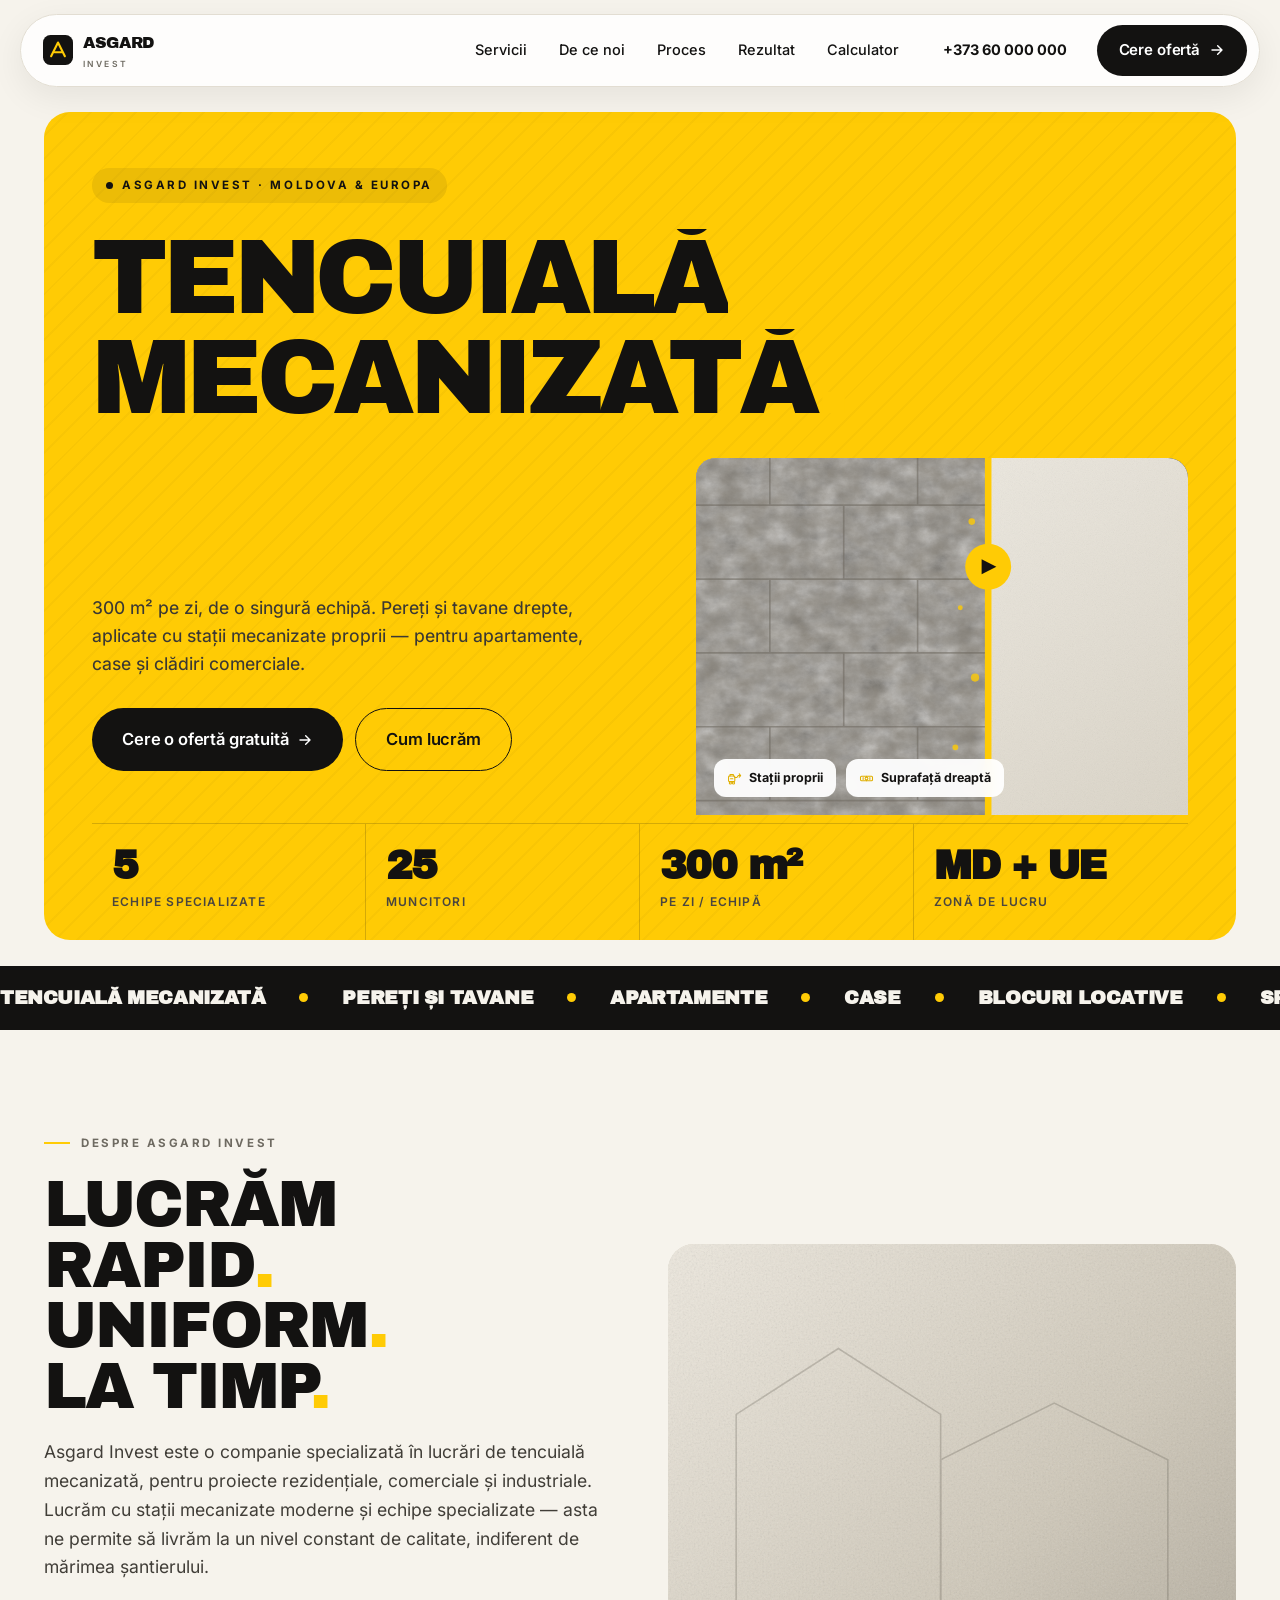
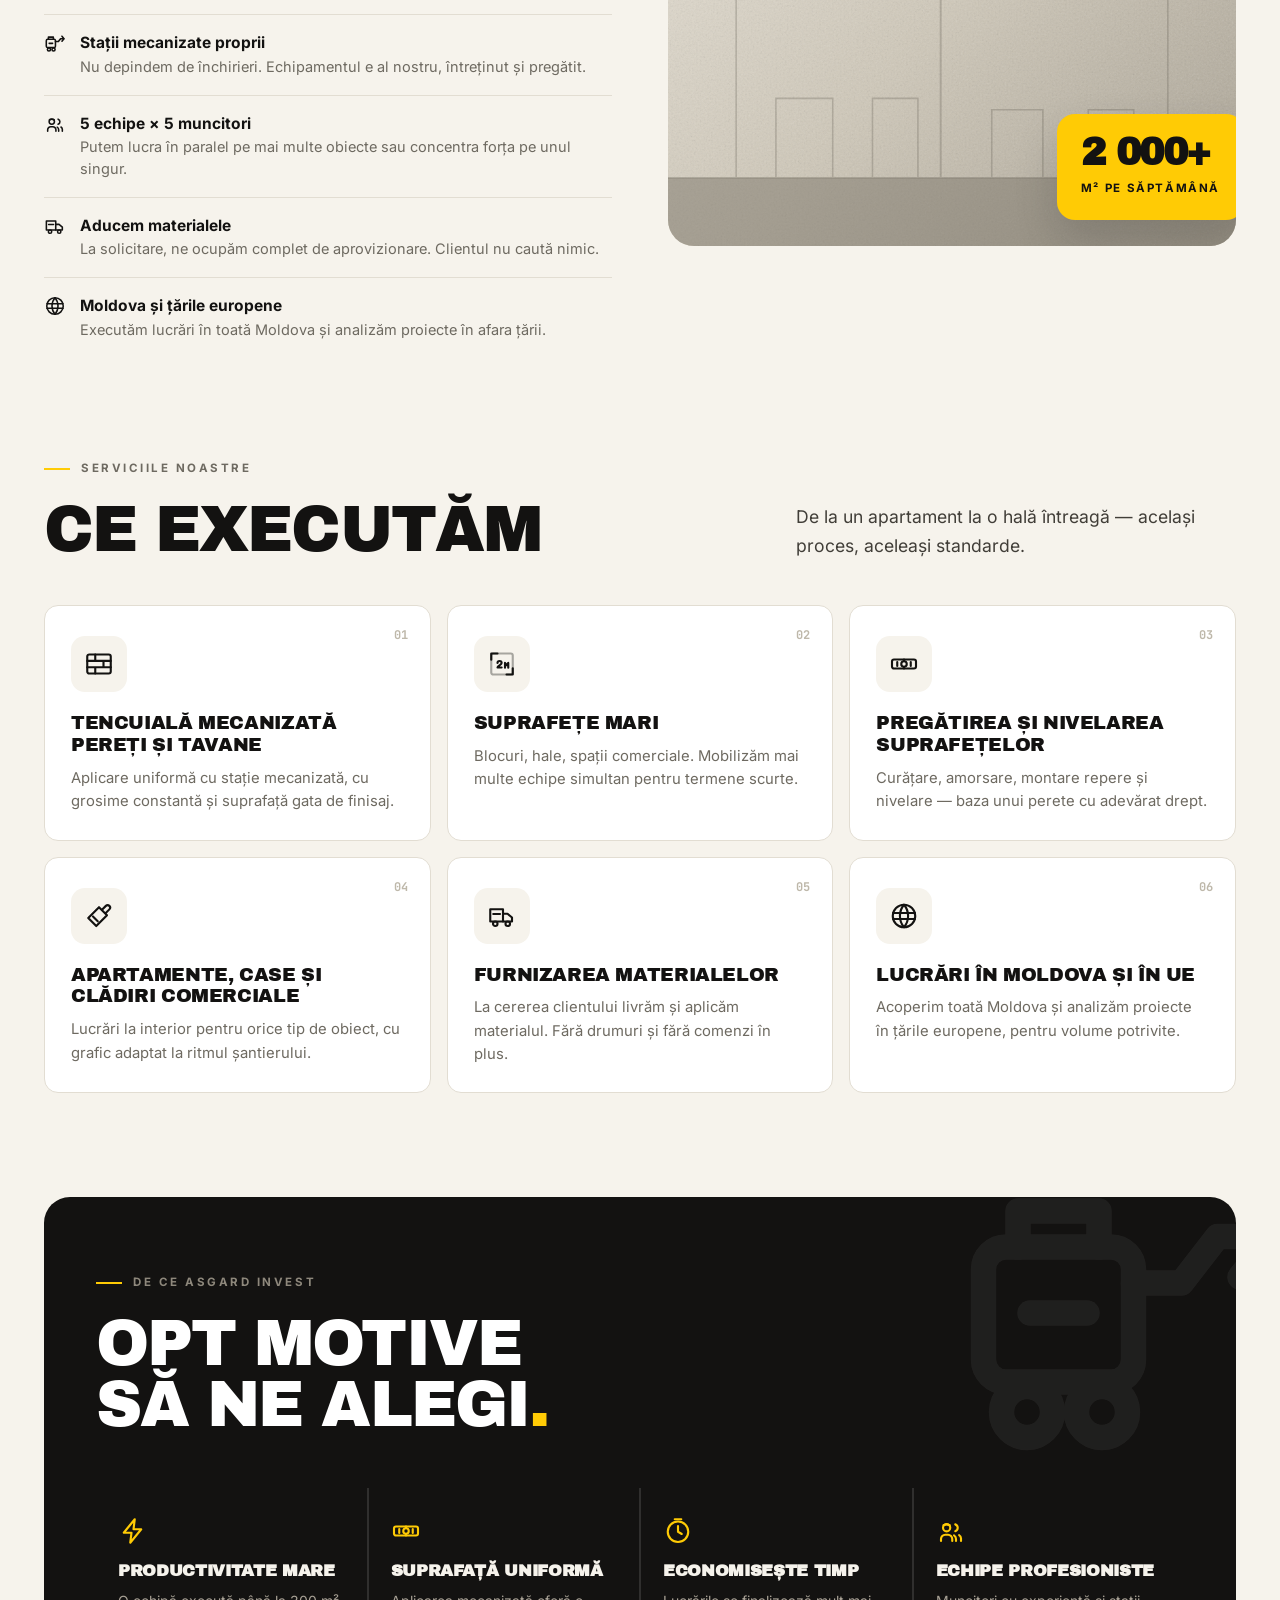
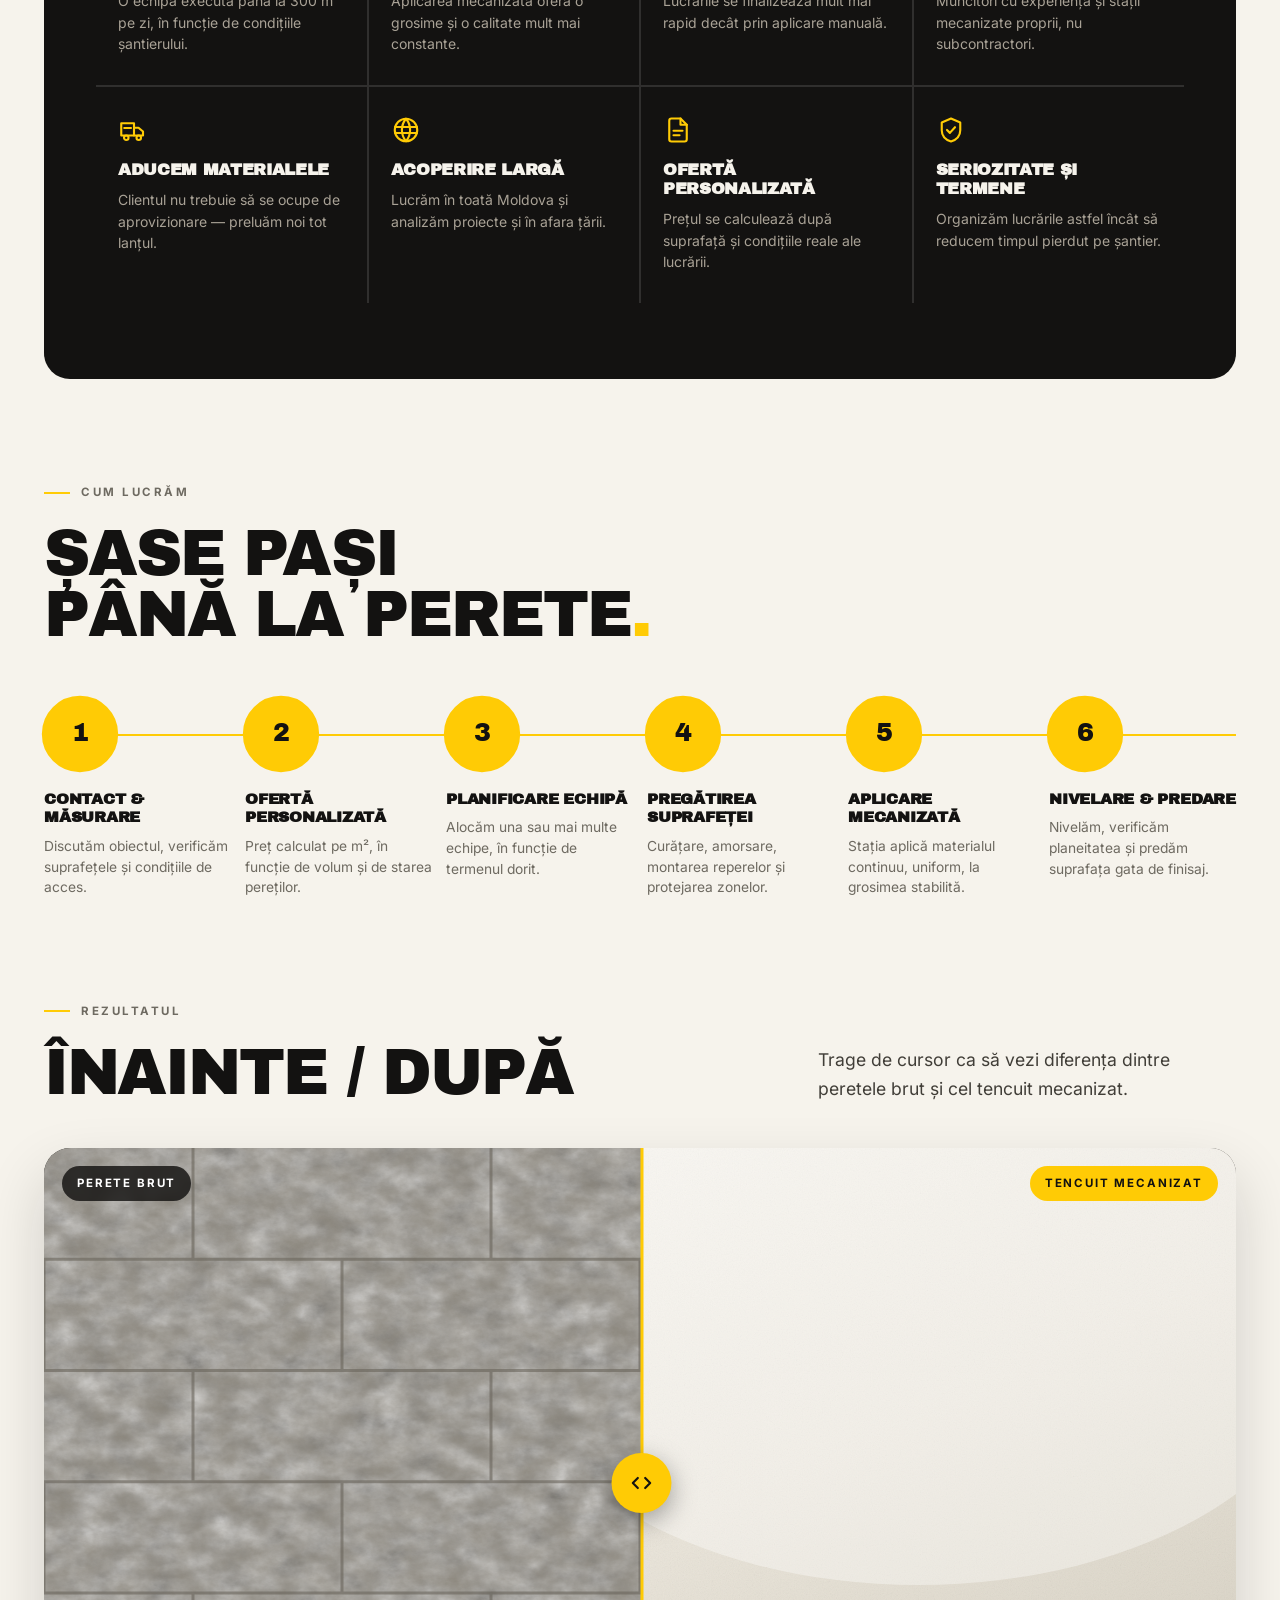
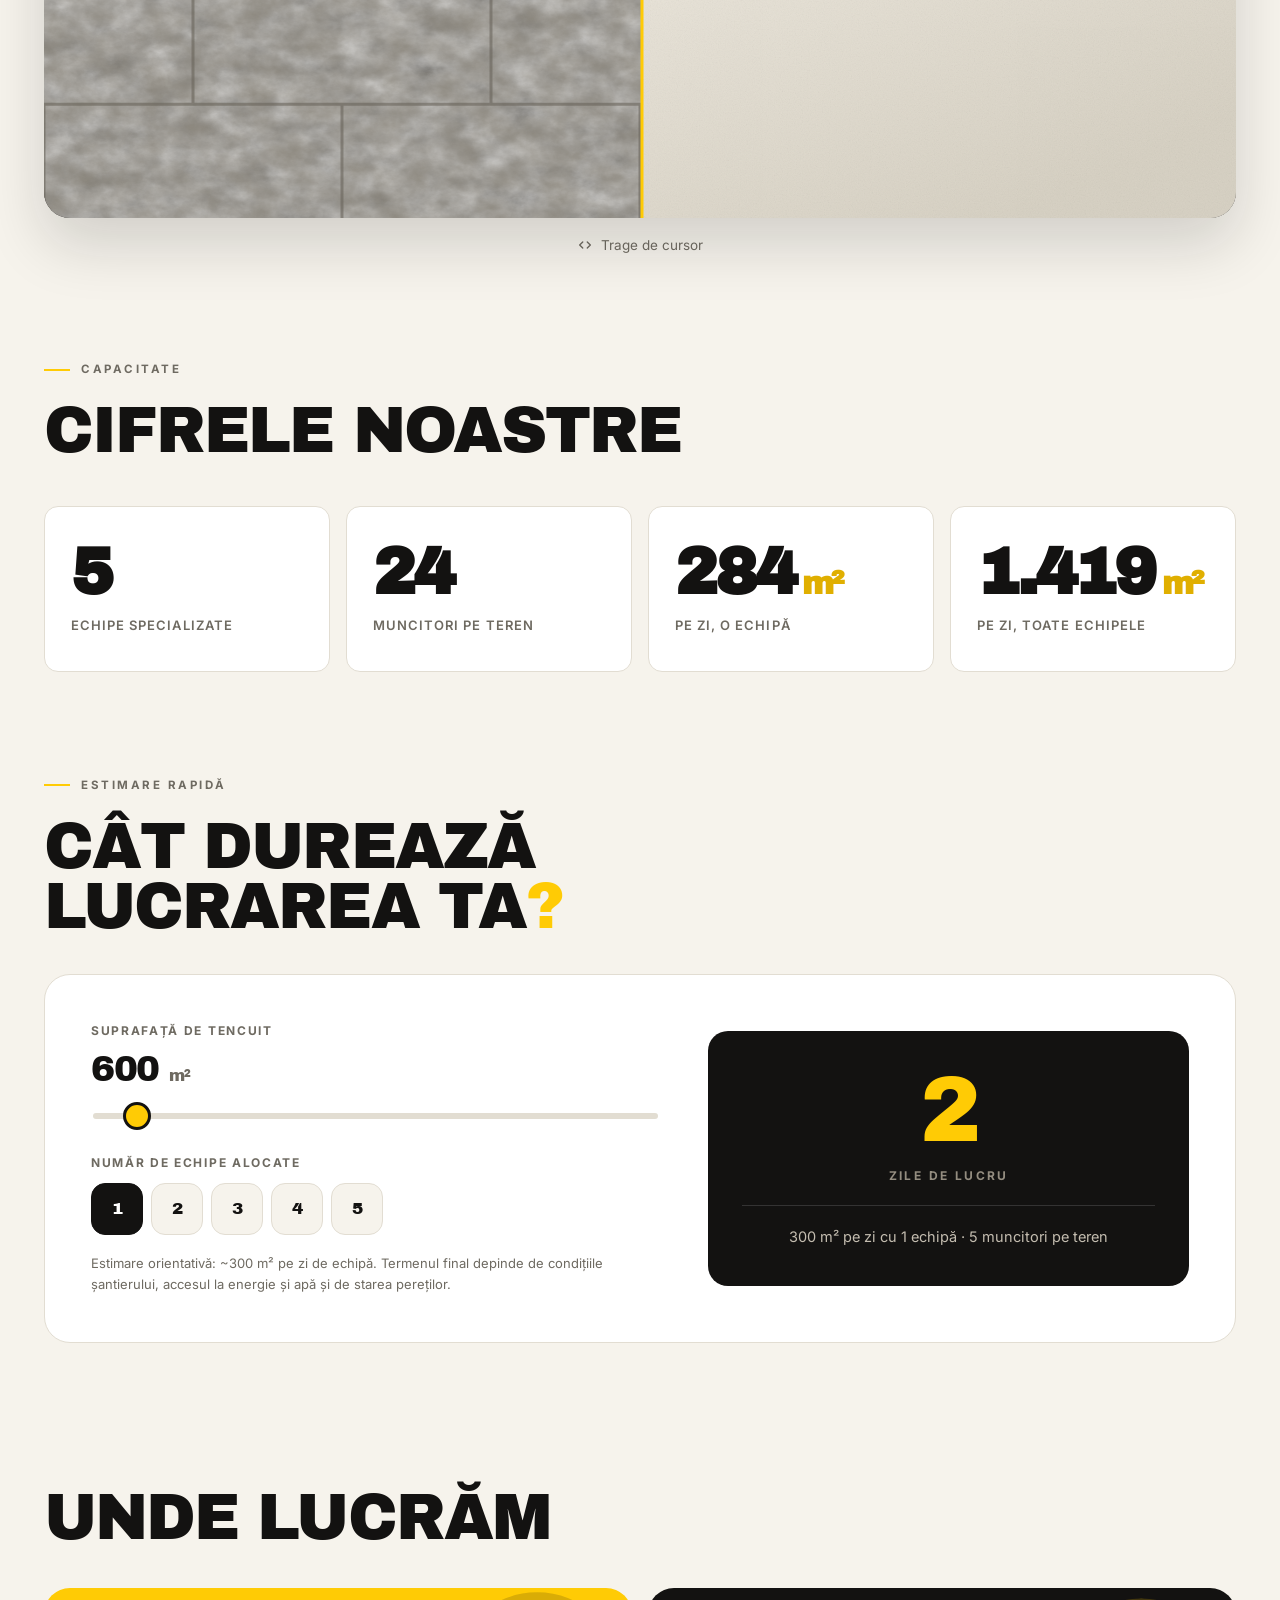
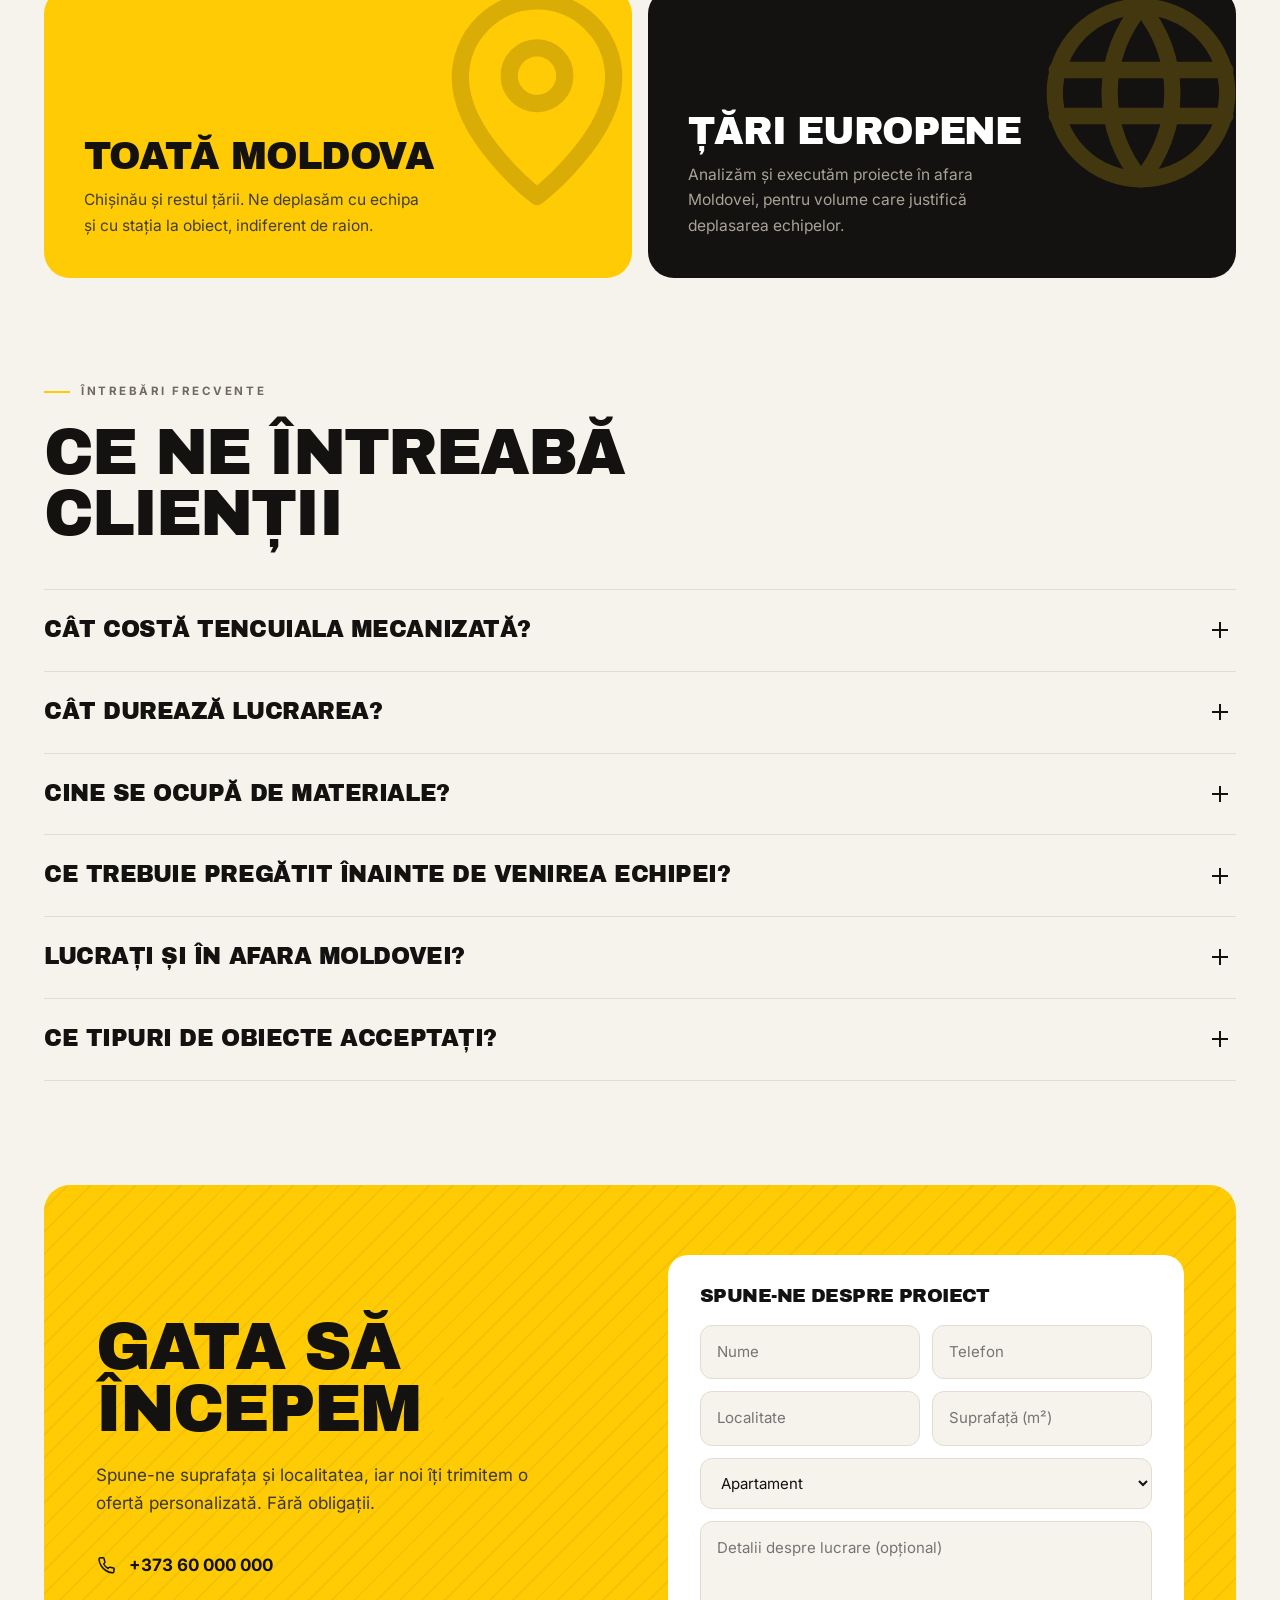
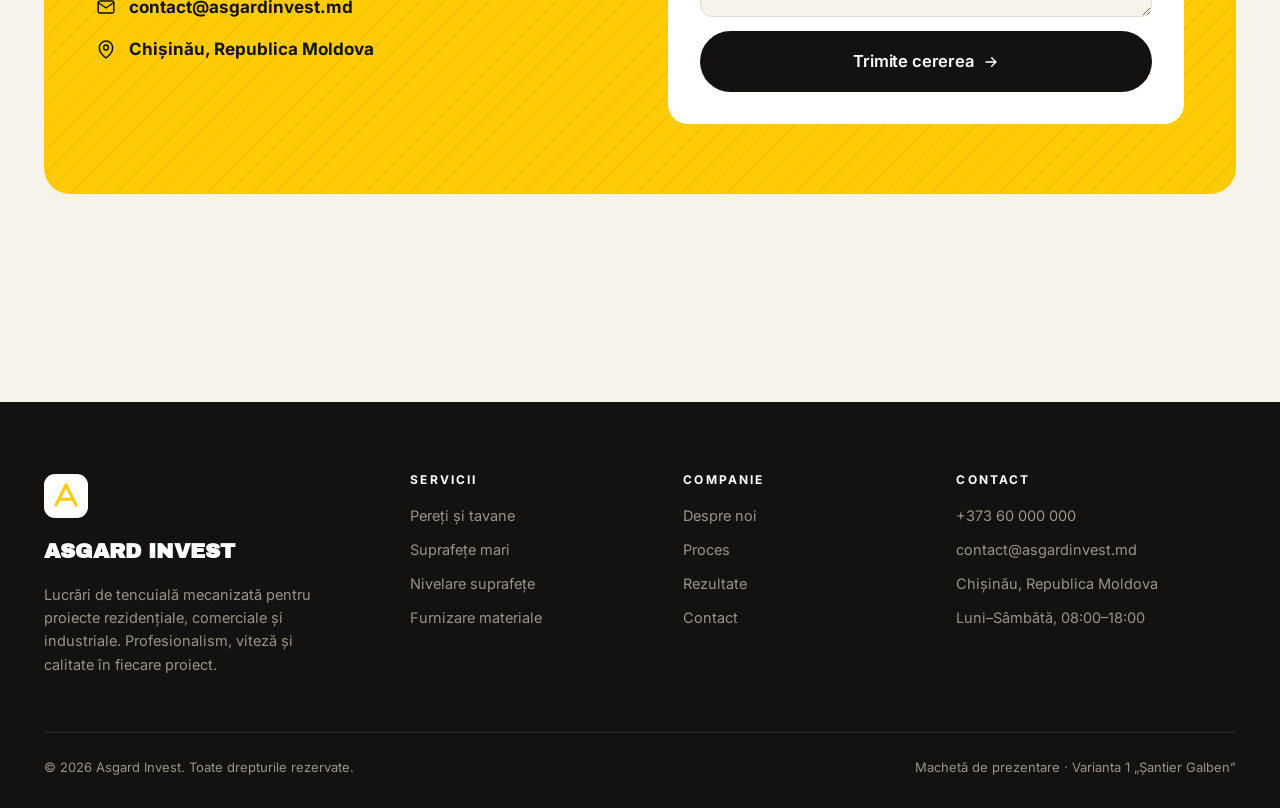
==== commit 3a3848f0: "Repara bug-uri gasite la verificarea in browser real + README - clip-path pe elementul observat il f" ====
--- a/v1/index.html
+++ b/v1/index.html
@@ -49,8 +49,10 @@
 .rv.in{opacity:1;transform:none}
 .rv-d1{transition-delay:.08s}.rv-d2{transition-delay:.16s}.rv-d3{transition-delay:.24s}
 .rv-d4{transition-delay:.32s}.rv-d5{transition-delay:.4s}.rv-d6{transition-delay:.48s}
-.wipe{clip-path:inset(0 100% 0 0);transition:clip-path 1.1s var(--ease)}
-.wipe.in{clip-path:inset(0 0 0 0)}
+.wipe{position:relative}
+.wipe::before{content:"";position:absolute;inset:0;z-index:5;background:var(--cream);
+  transform:scaleX(1);transform-origin:right;transition:transform 1.05s var(--ease)}
+.wipe.in::before{transform:scaleX(0)}
 .line-word{display:inline-block;overflow:hidden;vertical-align:bottom}
 .line-word>span{display:inline-block;transform:translateY(105%);transition:transform .9s var(--ease)}
 .in .line-word>span,.line-word.in>span{transform:none}
@@ -110,7 +112,9 @@
   background:repeating-linear-gradient(135deg,rgba(19,18,17,.045) 0 2px,transparent 2px 16px);
   mix-blend-mode:multiply;opacity:.6;
 }
-.hero-grid{display:grid;grid-template-columns:minmax(0,1.05fr) minmax(0,.95fr);gap:40px;align-items:end;position:relative;z-index:2}
+.hero-head{position:relative;z-index:2;margin-bottom:30px}
+.hero-grid{display:grid;grid-template-columns:minmax(0,1fr) minmax(0,.88fr);gap:44px;align-items:end;position:relative;z-index:2}
+.hero-left{padding-bottom:44px}
 .eyebrow{
   display:inline-flex;align-items:center;gap:9px;font-size:11.5px;font-weight:700;
   letter-spacing:.22em;text-transform:uppercase;color:var(--ink);
@@ -118,10 +122,10 @@
 }
 .eyebrow i{width:7px;height:7px;border-radius:50%;background:var(--ink);animation:blip 2s infinite}
 @keyframes blip{0%,100%{opacity:1;transform:scale(1)}50%{opacity:.25;transform:scale(.7)}}
-h1.hero-t{font-size:clamp(46px,7.6vw,104px);letter-spacing:-.045em}
-.hero-sub{max-width:44ch;margin-top:26px;font-size:17.5px;line-height:1.6;color:#3B3833;font-weight:450}
-.hero-cta{display:flex;gap:12px;flex-wrap:wrap;margin:32px 0 46px}
-.hero-vis{position:relative;border-radius:20px 20px 0 0;overflow:hidden;aspect-ratio:4/3.4;background:#1C1A17;align-self:end}
+h1.hero-t{font-size:clamp(40px,8.2vw,116px);letter-spacing:-.05em}
+.hero-sub{max-width:46ch;font-size:17.5px;line-height:1.6;color:#3B3833;font-weight:450}
+.hero-cta{display:flex;gap:12px;flex-wrap:wrap;margin:30px 0 0}
+.hero-vis{position:relative;border-radius:20px 20px 0 0;overflow:hidden;aspect-ratio:4/2.9;background:#1C1A17;align-self:end}
 .hero-badges{display:flex;gap:10px;flex-wrap:wrap;position:absolute;left:18px;bottom:18px;z-index:3}
 .hbadge{background:rgba(255,255,255,.94);backdrop-filter:blur(6px);border-radius:12px;padding:9px 13px;font-size:12.5px;font-weight:700;display:flex;align-items:center;gap:7px}
 .hbadge svg{width:15px;height:15px;color:var(--yellow-dk)}
@@ -132,7 +136,7 @@
 .hstat{padding:22px 20px 26px;border-right:1.5px solid rgba(19,18,17,.18)}
 .hstat:last-child{border-right:none}
 .hstat b{display:block;font-family:'Archivo Black',sans-serif;font-size:clamp(26px,3.4vw,40px);letter-spacing:-.04em;line-height:1}
-.hstat span{font-size:12px;font-weight:600;letter-spacing:.1em;text-transform:uppercase;color:#4A463F}
+.hstat>span{font-size:12px;font-weight:600;letter-spacing:.1em;text-transform:uppercase;color:#4A463F}
 
 /* ---------- marquee ---------- */
 .mq{background:var(--ink);color:var(--cream);padding:16px 0;margin-top:26px;overflow:hidden;white-space:nowrap}
@@ -242,8 +246,8 @@
 .num b{display:block;font-family:'Archivo Black',sans-serif;font-size:clamp(38px,5.4vw,64px);letter-spacing:-.05em;line-height:1}
 .num b em{font-style:normal;font-size:.5em;color:var(--yellow-dk)}
 .num:hover b em{color:var(--ink)}
-.num span{display:block;margin-top:10px;font-size:13px;font-weight:600;letter-spacing:.08em;text-transform:uppercase;color:var(--muted)}
-.num:hover span{color:#4A463F}
+.num>span{display:block;margin-top:10px;font-size:13px;font-weight:600;letter-spacing:.08em;text-transform:uppercase;color:var(--muted)}
+.num:hover>span{color:#4A463F}
 
 /* ---------- calculator ---------- */
 .calc{background:var(--paper);border:1px solid var(--line);border-radius:var(--r);padding:46px;display:grid;grid-template-columns:minmax(0,1fr) minmax(0,.85fr);gap:52px;align-items:center}
@@ -332,7 +336,8 @@
   .nav-links,.nav-tel{display:none}
   .burger{display:flex}
   .hero-grid{grid-template-columns:1fr;gap:28px}
-  .hero-card{padding:38px 24px 0}
+  .hero-card{padding:34px 22px 0}
+  .hero-head{margin-bottom:22px}.hero-left{padding-bottom:0}
   .hero-vis{aspect-ratio:16/11;border-radius:16px 16px 0 0}
   .about{grid-template-columns:1fr;gap:34px}
   .cta-grid{grid-template-columns:1fr;gap:34px}
@@ -356,7 +361,7 @@
 }
 @media(prefers-reduced-motion:reduce){
   *,*::before,*::after{animation-duration:.001ms!important;animation-iteration-count:1!important;transition-duration:.001ms!important}
-  .rv{opacity:1;transform:none}.wipe{clip-path:none}.line-word>span{transform:none}
+  .rv{opacity:1;transform:none}.wipe::before{display:none}.line-word>span{transform:none}
   html{scroll-behavior:auto}
 }
 </style>
@@ -447,13 +452,15 @@
 <section class="hero">
   <div class="wrap">
     <div class="hero-card">
+      <div class="hero-head">
+        <span class="eyebrow rv"><i></i> Asgard Invest · Moldova &amp; Europa</span>
+        <h1 class="hero-t" id="heroT">
+          <span class="line-word"><span>TENCUIALĂ</span></span><br>
+          <span class="line-word"><span>MECANIZATĂ<em class="dot" style="font-style:normal">.</em></span></span>
+        </h1>
+      </div>
       <div class="hero-grid">
-        <div>
-          <span class="eyebrow rv"><i></i> Asgard Invest · Moldova &amp; Europa</span>
-          <h1 class="hero-t" id="heroT">
-            <span class="line-word"><span>TENCUIALĂ</span></span><br>
-            <span class="line-word"><span>MECANIZATĂ<em class="dot" style="font-style:normal">.</em></span></span>
-          </h1>
+        <div class="hero-left">
           <p class="hero-sub rv rv-d3">300 m² pe zi, de o singură echipă. Pereți și tavane drepte, aplicate cu stații mecanizate proprii — pentru apartamente, case și clădiri comerciale.</p>
           <div class="hero-cta rv rv-d4">
             <a href="#contact" class="btn btn-lg">Cere o ofertă gratuită <svg><use href="#i-arrow"/></svg></a>
@@ -467,7 +474,7 @@
               <filter id="v1rough"><feTurbulence type="fractalNoise" baseFrequency="0.035 0.05" numOctaves="5" seed="7"/><feColorMatrix type="saturate" values="0"/><feComponentTransfer><feFuncA type="linear" slope=".85"/></feComponentTransfer></filter>
               <filter id="v1fine"><feTurbulence type="fractalNoise" baseFrequency="0.9" numOctaves="3" seed="2"/><feColorMatrix type="saturate" values="0"/><feComponentTransfer><feFuncA type="linear" slope=".22"/></feComponentTransfer></filter>
               <linearGradient id="v1sm" x1="0" y1="0" x2="1" y2="1"><stop offset="0" stop-color="#F4F1EA"/><stop offset="1" stop-color="#D9D3C6"/></linearGradient>
-              <clipPath id="v1clipR"><rect x="0" y="0" width="330" height="500"/></clipPath>
+              <clipPath id="v1clipR"><rect x="0" y="0" width="356" height="500"/></clipPath>
             </defs>
             <rect width="600" height="500" fill="url(#v1sm)"/>
             <rect width="600" height="500" filter="url(#v1fine)" opacity=".5"/>
@@ -475,21 +482,21 @@
               <rect width="600" height="500" fill="#8A857C"/>
               <rect width="600" height="500" filter="url(#v1rough)" opacity=".92"/>
               <g stroke="#6E6960" stroke-width="2" opacity=".55">
-                <path d="M0 90h340M0 180h340M0 270h340M0 360h340M0 450h340"/>
-                <path d="M85 0v90M255 0v90M170 90v90M340 90v90M85 180v90M255 180v90M170 270v90M340 270v90M85 360v90M255 360v90"/>
+                <path d="M0 90h360M0 180h360M0 270h360M0 360h360M0 450h360"/>
+                <path d="M90 0v90M270 0v90M180 90v90M360 90v90M90 180v90M270 180v90M180 270v90M360 270v90M90 360v90M270 360v90"/>
               </g>
             </g>
             <!-- linie de tranziție + duza -->
             <g id="v1nozzle">
-              <rect x="322" y="0" width="9" height="500" fill="#FFCB05"/>
-              <g transform="translate(326,150)">
-                <circle r="30" fill="#FFCB05"/>
-                <path d="M-13 -7h18l8 7-8 7h-18z" fill="#131211"/>
+              <rect x="352" y="0" width="8" height="500" fill="#FFCB05"/>
+              <g transform="translate(356,165)">
+                <circle r="28" fill="#FFCB05"/>
+                <path d="M-8 -9 L10 0 L-8 9 Z" fill="#131211"/>
               </g>
             </g>
-            <g fill="#FFCB05" opacity=".85">
-              <circle class="spark" cx="300" cy="120" r="4"/><circle class="spark" cx="288" cy="200" r="3"/>
-              <circle class="spark" cx="305" cy="280" r="5"/><circle class="spark" cx="280" cy="350" r="3.5"/>
+            <g fill="#FFCB05" opacity=".8">
+              <circle class="spark" cx="336" cy="110" r="4"/><circle class="spark" cx="322" cy="215" r="3"/>
+              <circle class="spark" cx="340" cy="300" r="5"/><circle class="spark" cx="316" cy="385" r="3.5"/>
             </g>
           </svg>
           <div class="hero-badges">
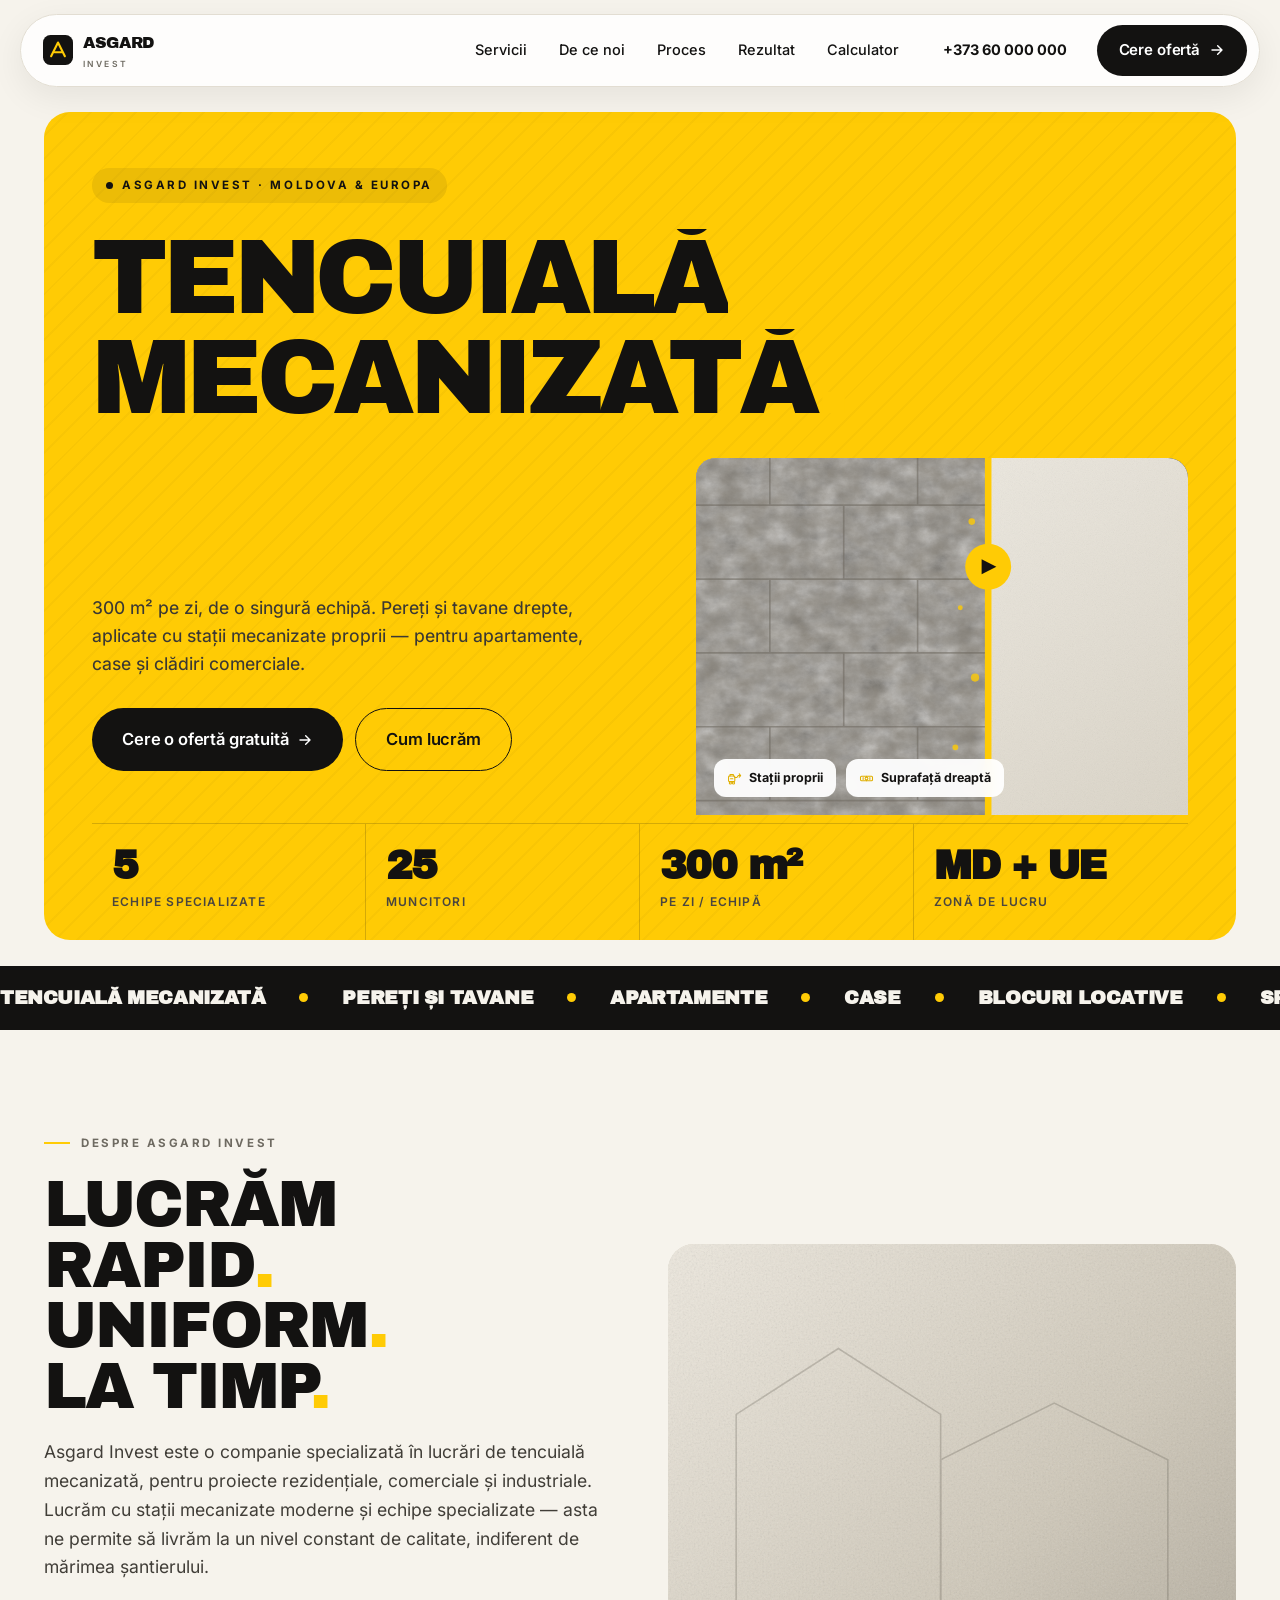
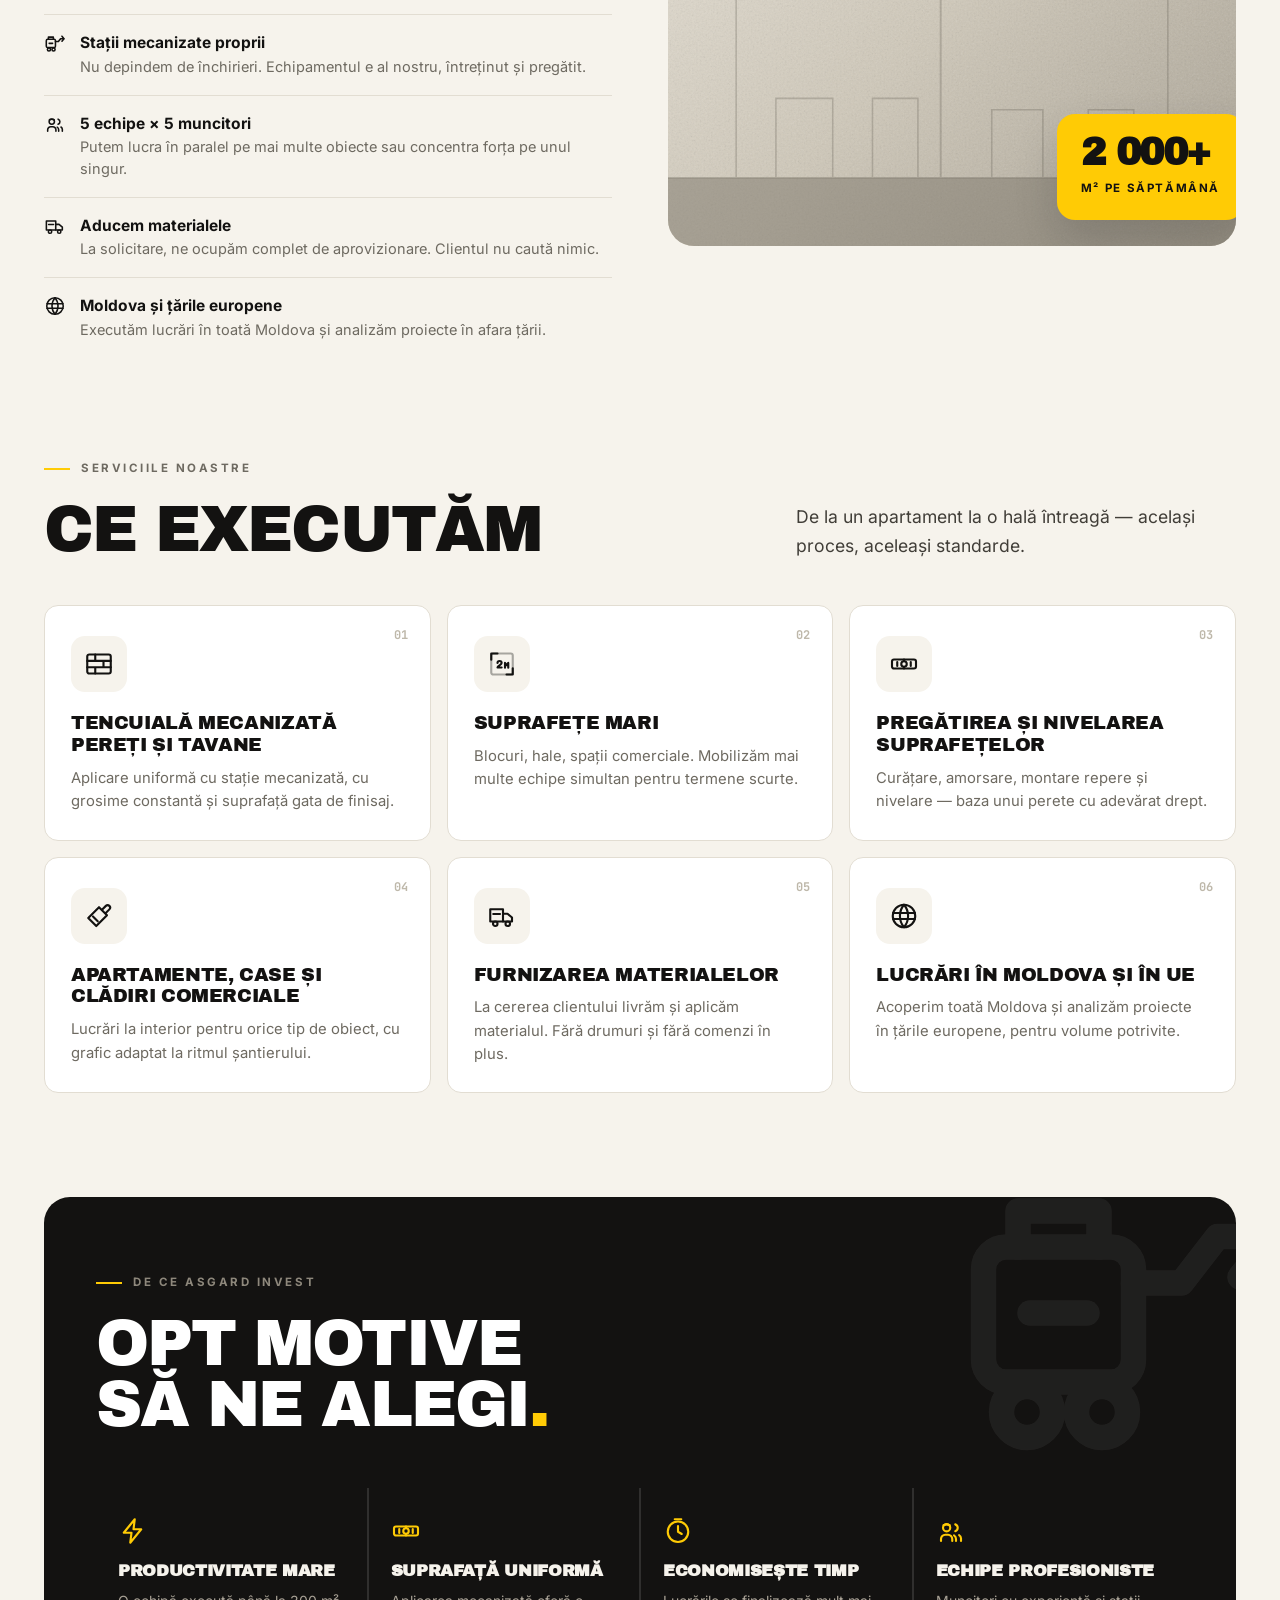
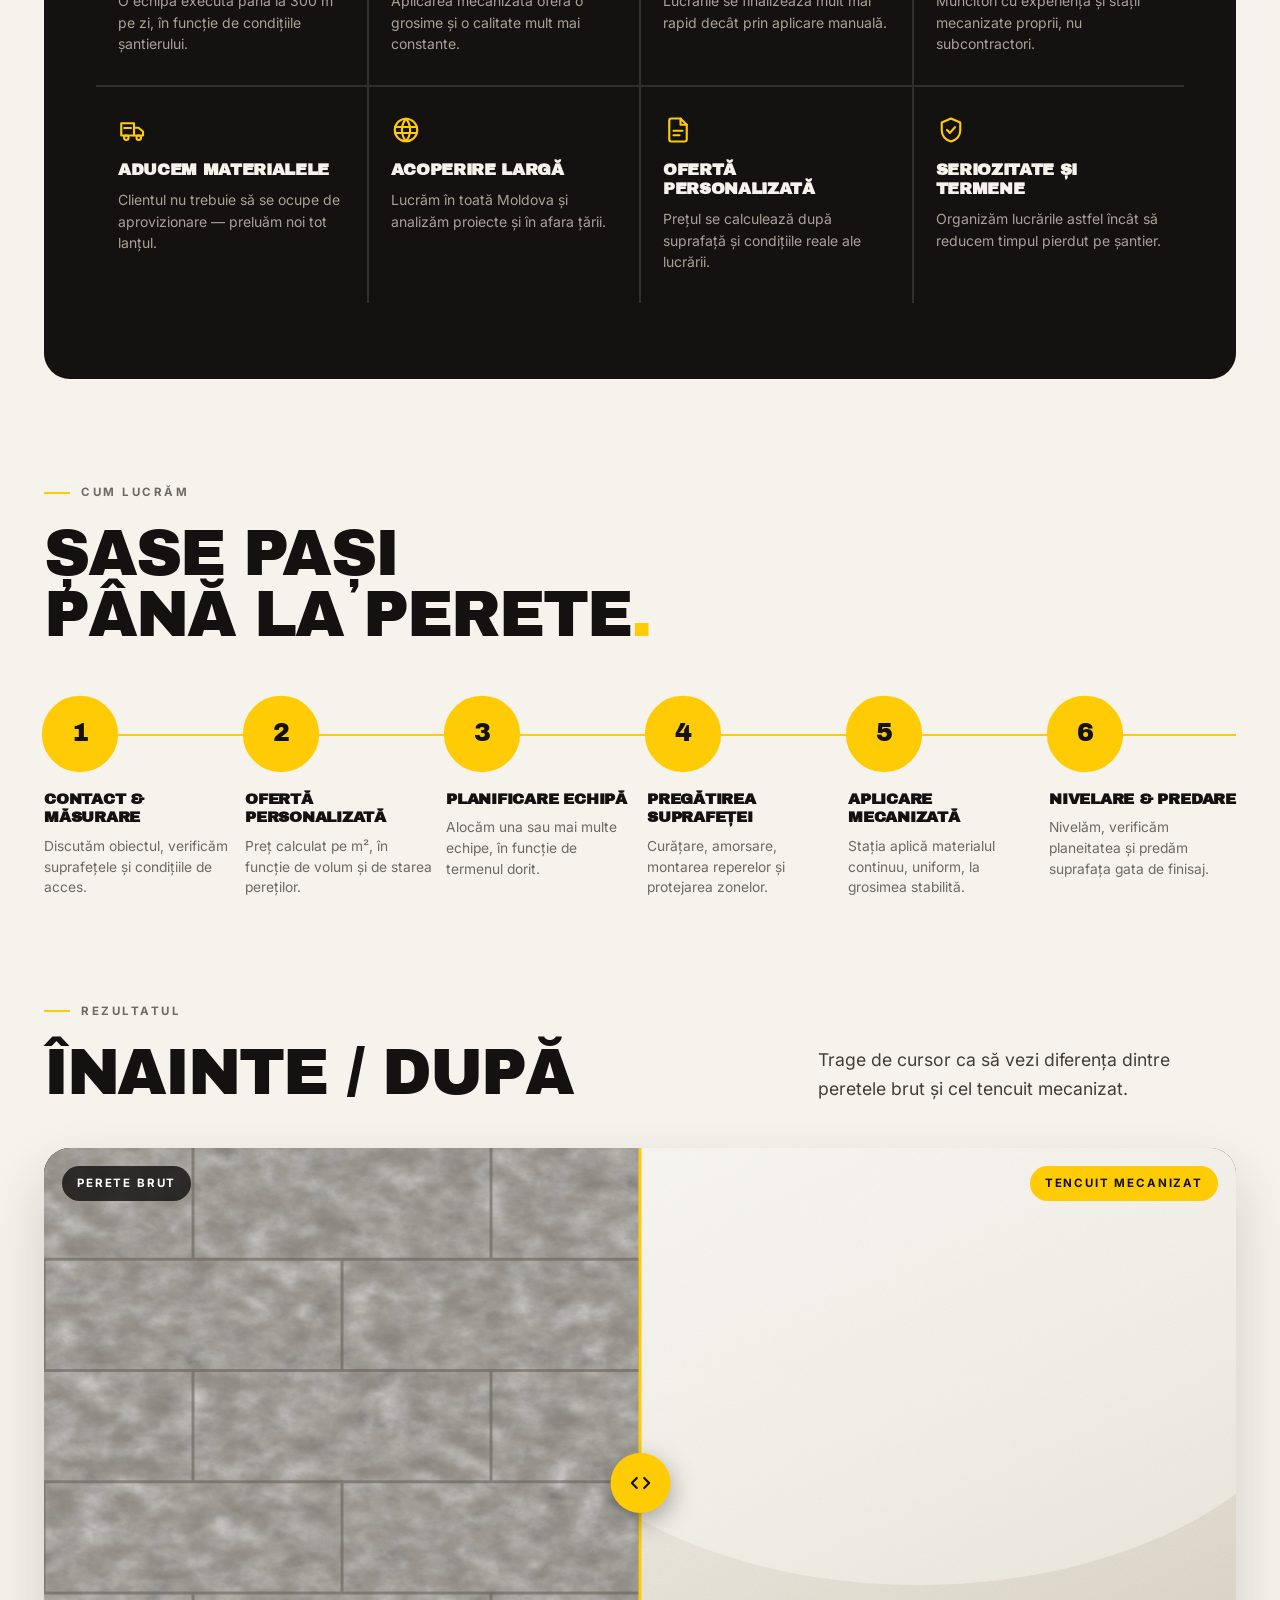
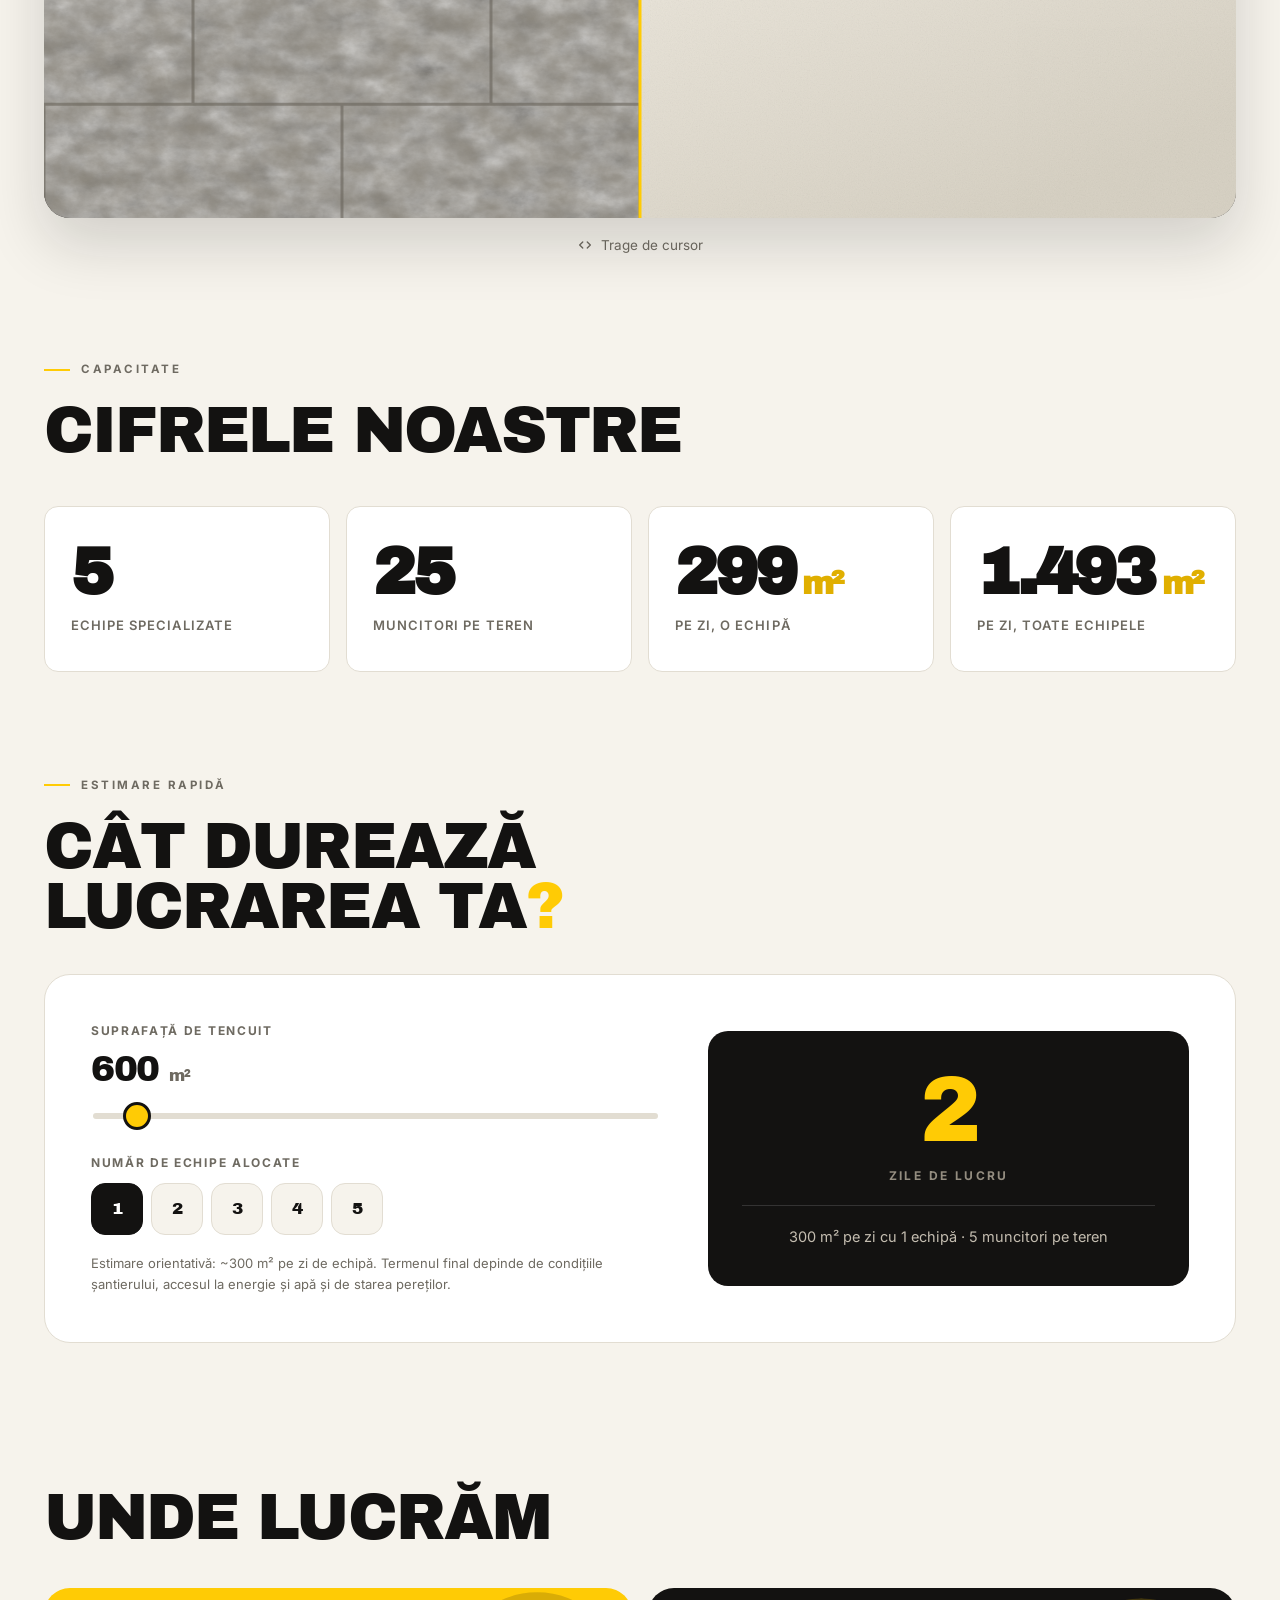
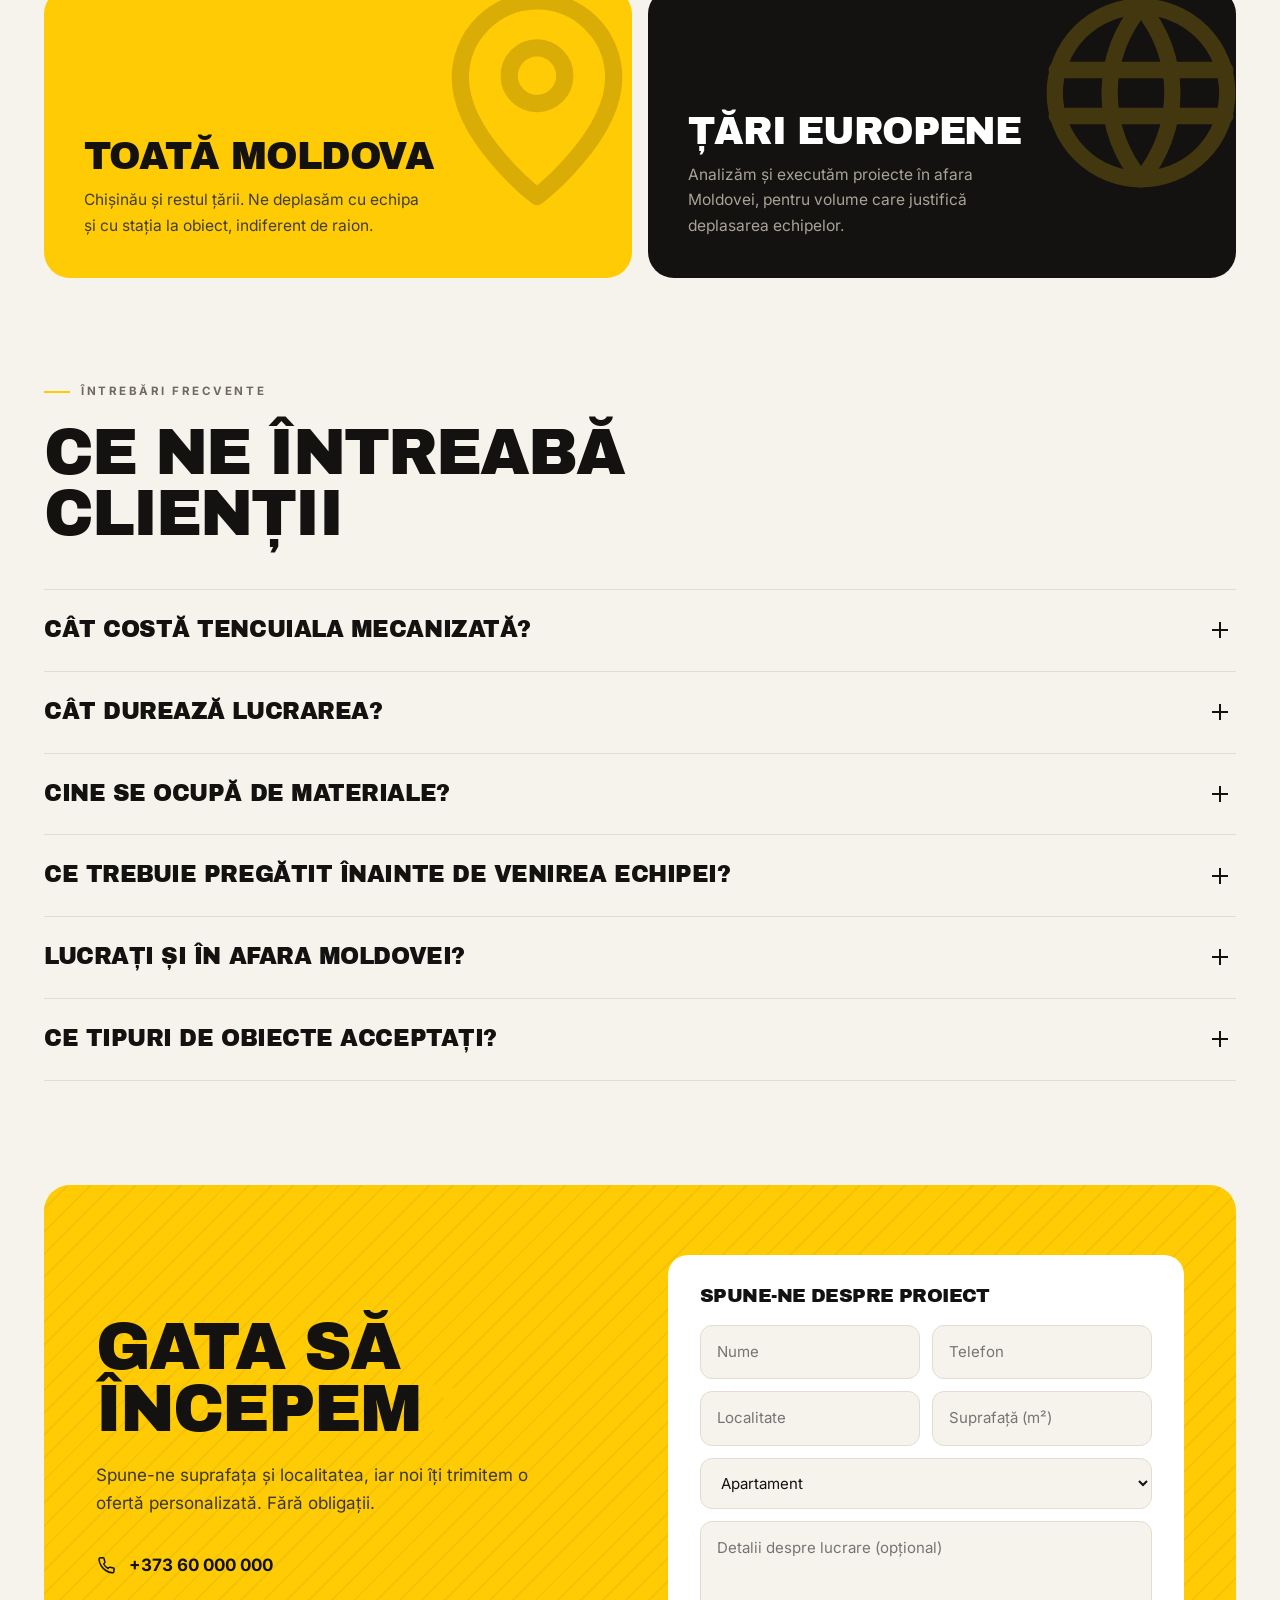
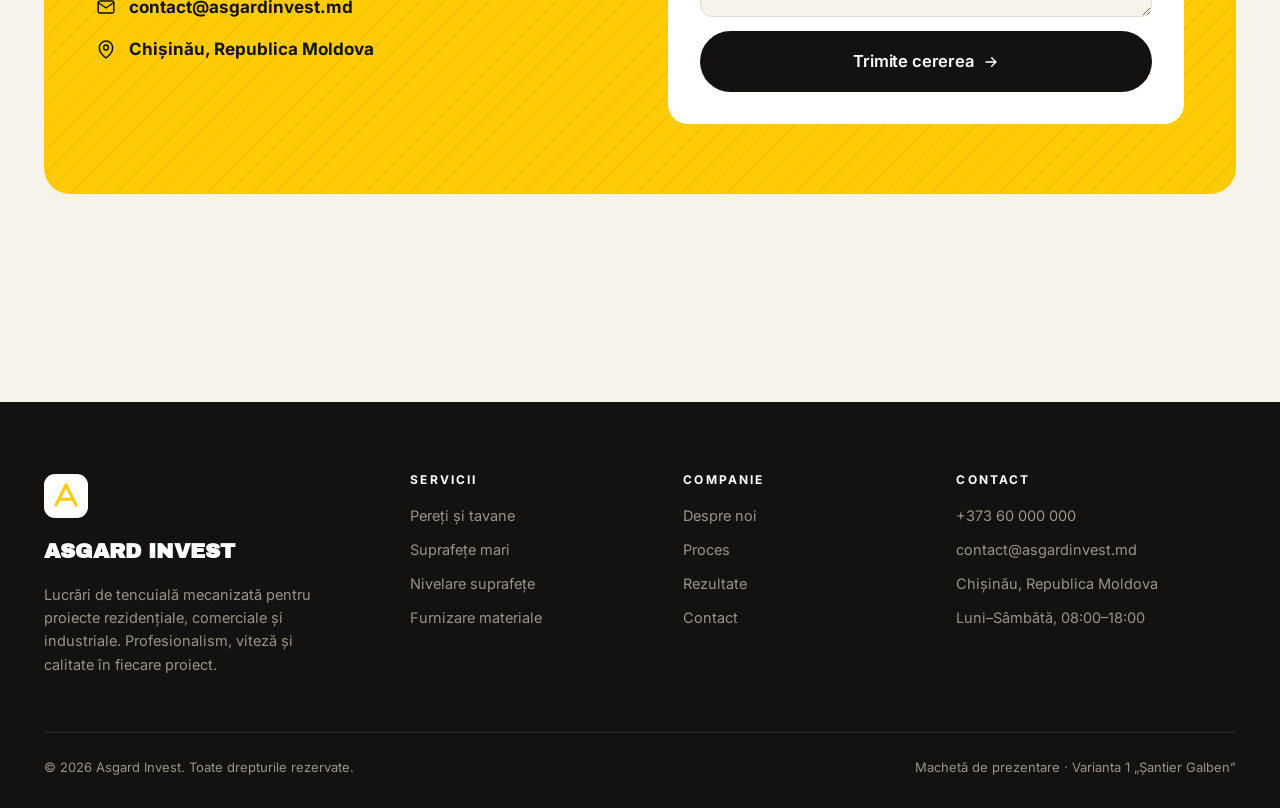
==== commit ce5e9b13: "Adapteaza uniform cele trei variante pentru mobil Bara de navigare se spargea pe telefon in toate ce" ====
--- a/v1/index.html
+++ b/v1/index.html
@@ -90,7 +90,12 @@
 .btn-gh{background:transparent;color:var(--ink);border:1.5px solid var(--ink)}
 .btn-gh:hover{background:var(--ink);color:#fff}
 .btn-lg{padding:17px 30px;font-size:16.5px}
-.burger{display:none;width:44px;height:44px;border-radius:999px;background:var(--ink);align-items:center;justify-content:center;cursor:pointer;border:none}
+.nav-call{display:none;flex:none;width:44px;height:44px;border-radius:999px;background:var(--yellow);
+  align-items:center;justify-content:center;transition:background .25s}
+.nav-call:hover{background:var(--ink)}
+.nav-call svg{width:19px;height:19px;color:var(--ink)}
+.nav-call:hover svg{color:#fff}
+.burger{display:none;flex:none;width:44px;height:44px;border-radius:999px;background:var(--ink);align-items:center;justify-content:center;cursor:pointer;border:none}
 .burger span{display:block;width:17px;height:2px;background:#fff;position:relative;transition:.3s}
 .burger span::before,.burger span::after{content:"";position:absolute;left:0;width:17px;height:2px;background:#fff;transition:.3s}
 .burger span::before{top:-6px}.burger span::after{top:6px}
@@ -99,7 +104,13 @@
 .nav.open .burger span::after{top:0;transform:rotate(-45deg)}
 .mob{display:none;position:fixed;inset:0;z-index:99;background:var(--cream);padding:110px 26px 40px;flex-direction:column;gap:6px}
 .mob.on{display:flex}
-.mob a{font-family:'Archivo Black',sans-serif;font-size:clamp(28px,9vw,44px);text-transform:uppercase;padding:8px 0;border-bottom:1px solid var(--line)}
+.mob a{font-family:'Archivo Black',sans-serif;font-size:clamp(26px,8vw,42px);text-transform:uppercase;padding:12px 0;border-bottom:1px solid var(--line)}
+.mob-foot{margin-top:auto;padding-top:24px;display:grid;gap:6px}
+.mob .mob-foot a{font-family:'Inter',sans-serif;font-size:16px;font-weight:600;text-transform:none;
+  border-bottom:none;padding:13px 0;display:flex;align-items:center;gap:12px}
+.mob .mob-foot .btn{justify-content:center;font-size:16px;padding:17px 24px;margin-bottom:8px;color:#fff}
+.mob .mob-foot .btn:hover{color:var(--ink)}
+.mob-foot .mob-c svg{width:19px;height:19px;color:var(--yellow-dk);flex:none}
 
 /* ---------- hero ---------- */
 .hero{padding:112px 0 0}
@@ -224,10 +235,10 @@
 .step p{margin-top:9px;font-size:13.8px;color:var(--muted);line-height:1.5}
 
 /* ---------- before / after ---------- */
-.ba-wrap{position:relative;border-radius:var(--r);overflow:hidden;aspect-ratio:16/9;background:#111;cursor:ew-resize;user-select:none;box-shadow:0 26px 60px rgba(19,18,17,.16)}
+.ba-wrap{position:relative;border-radius:var(--r);overflow:hidden;aspect-ratio:16/9;background:#111;cursor:ew-resize;user-select:none;touch-action:pan-y;box-shadow:0 26px 60px rgba(19,18,17,.16)}
 .ba-layer{position:absolute;inset:0}
 .ba-after{clip-path:inset(0 0 0 50%)}
-.ba-handle{position:absolute;top:0;bottom:0;left:50%;width:3px;background:var(--yellow);z-index:5;transform:translateX(-50%)}
+.ba-handle{touch-action:none;position:absolute;top:0;bottom:0;left:50%;width:3px;background:var(--yellow);z-index:5;transform:translateX(-50%)}
 .ba-knob{
   position:absolute;top:50%;left:50%;transform:translate(-50%,-50%);width:60px;height:60px;
   border-radius:50%;background:var(--yellow);display:flex;align-items:center;justify-content:center;
@@ -359,6 +370,48 @@
   .ba-wrap{aspect-ratio:4/3}
   .about-float{right:12px;padding:16px 18px}
 }
+
+/* ---------- rafinare mobila (override-uri la FINAL) ---------- */
+@media(max-width:900px){
+  .nav-wrap{padding:0 12px}
+  .nav-in{gap:10px;padding:8px 8px 8px 16px}
+  .brand{flex:none;white-space:nowrap}
+  .nav-in .btn{display:none}
+  .nav-call{display:inline-flex;margin-left:auto}
+  .hero{padding-top:96px}
+  .hero-card{padding:30px 20px 0}
+  h1.hero-t{font-size:clamp(30px,8.6vw,116px)}
+  .hero-cta{gap:10px}
+  .hero-cta .btn{flex:1 1 100%;justify-content:center}
+  .eyebrow{font-size:12px;letter-spacing:.14em;margin-bottom:20px}
+  .sec-tag{font-size:12px;letter-spacing:.16em}
+  .hstat{padding:16px 14px 18px}
+  .hstat b{font-size:30px;white-space:nowrap}
+  .hstat>span{font-size:12px;letter-spacing:.06em;line-height:1.3}
+  .num>span{font-size:12px;letter-spacing:.05em;line-height:1.35}
+  .ba-tag{font-size:12px;letter-spacing:.08em;padding:7px 12px}
+  .card-n,.step b{letter-spacing:0}
+  .card-n{font-size:12px}
+  .about-float{padding:16px 18px}
+  .teams{display:grid;grid-template-columns:repeat(5,1fr);gap:8px}
+  .team-b{width:100%}
+  .rng{height:40px;background:transparent}
+  .rng::-webkit-slider-runnable-track{height:6px;border-radius:99px;background:var(--line)}
+  .rng::-webkit-slider-thumb{margin-top:-11px}
+  .rng::-moz-range-track{height:6px;border-radius:99px;background:var(--line)}
+  .brand{padding:4px 0;min-height:44px}
+  .about-float span{font-size:12px;letter-spacing:.1em}
+  .cta-cont a{padding:9px 0}
+  .form .btn{padding:17px 24px}
+  footer li{margin-bottom:0}
+  footer li a{display:inline-block;padding:11px 0}
+  .f-bot{font-size:12px}
+}
+@media(max-width:400px){
+  .nav-in{padding:8px 8px 8px 12px;gap:8px}
+  .brand svg{width:26px;height:26px}
+  .brand{font-size:15px}
+}
 @media(prefers-reduced-motion:reduce){
   *,*::before,*::after{animation-duration:.001ms!important;animation-iteration-count:1!important;transition-duration:.001ms!important}
   .rv{opacity:1;transform:none}.wipe::before{display:none}.line-word>span{transform:none}
@@ -438,6 +491,7 @@
       </nav>
       <a href="tel:+37360000000" class="nav-tel">+373 60 000 000</a>
       <a href="#contact" class="btn">Cere ofertă <svg><use href="#i-arrow"/></svg></a>
+      <a href="tel:+37360000000" class="nav-call" aria-label="Sună acum"><svg><use href="#i-phone"/></svg></a>
       <button class="burger" id="burger" aria-label="Meniu"><span></span></button>
     </div>
   </div>
@@ -445,6 +499,11 @@
 <div class="mob" id="mob">
   <a href="#servicii">Servicii</a><a href="#dece">De ce noi</a><a href="#proces">Proces</a>
   <a href="#rezultat">Rezultat</a><a href="#calcul">Calculator</a><a href="#contact">Contact</a>
+  <div class="mob-foot">
+    <a href="#contact" class="btn btn-lg">Cere o ofertă gratuită <svg><use href="#i-arrow"/></svg></a>
+    <a href="tel:+37360000000" class="mob-c"><svg><use href="#i-phone"/></svg> +373 60 000 000</a>
+    <a href="mailto:contact@asgardinvest.md" class="mob-c"><svg><use href="#i-mail"/></svg> contact@asgardinvest.md</a>
+  </div>
 </div>
 
 <!-- ==================== HERO ==================== -->
